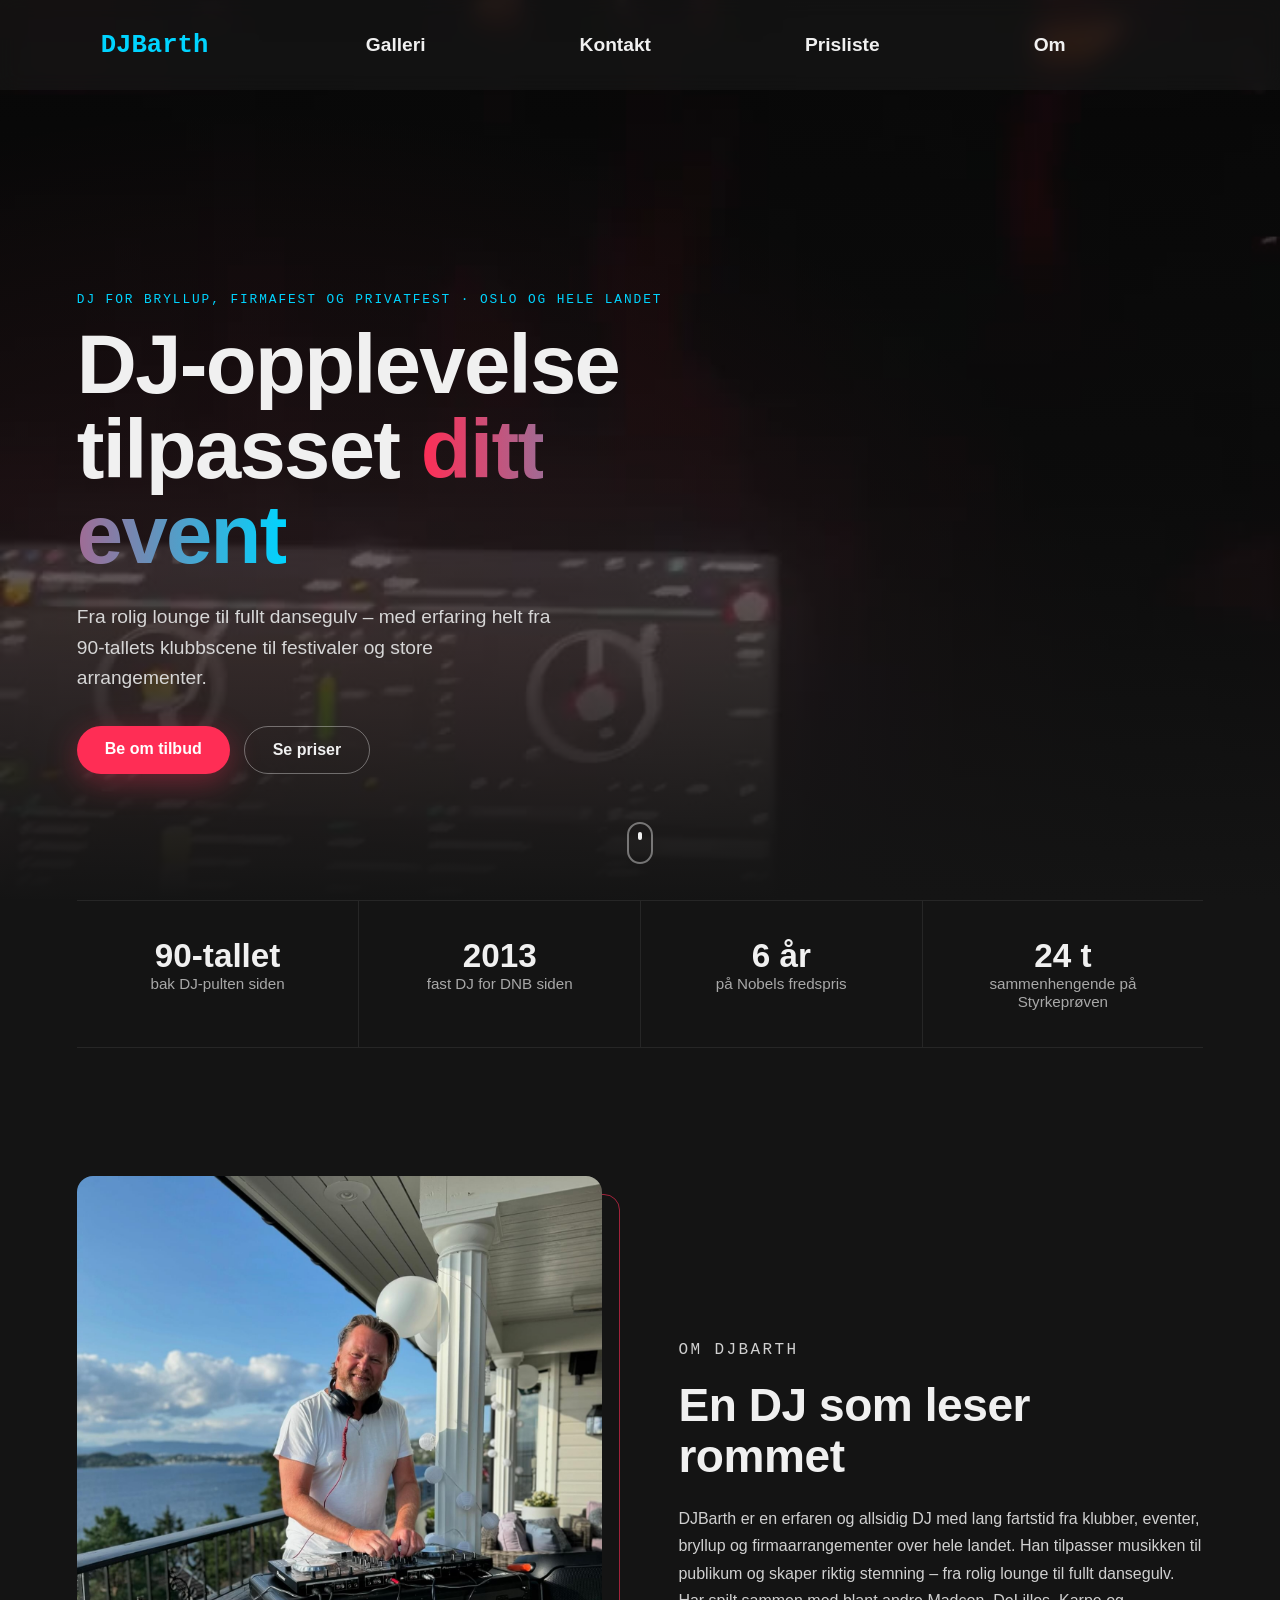
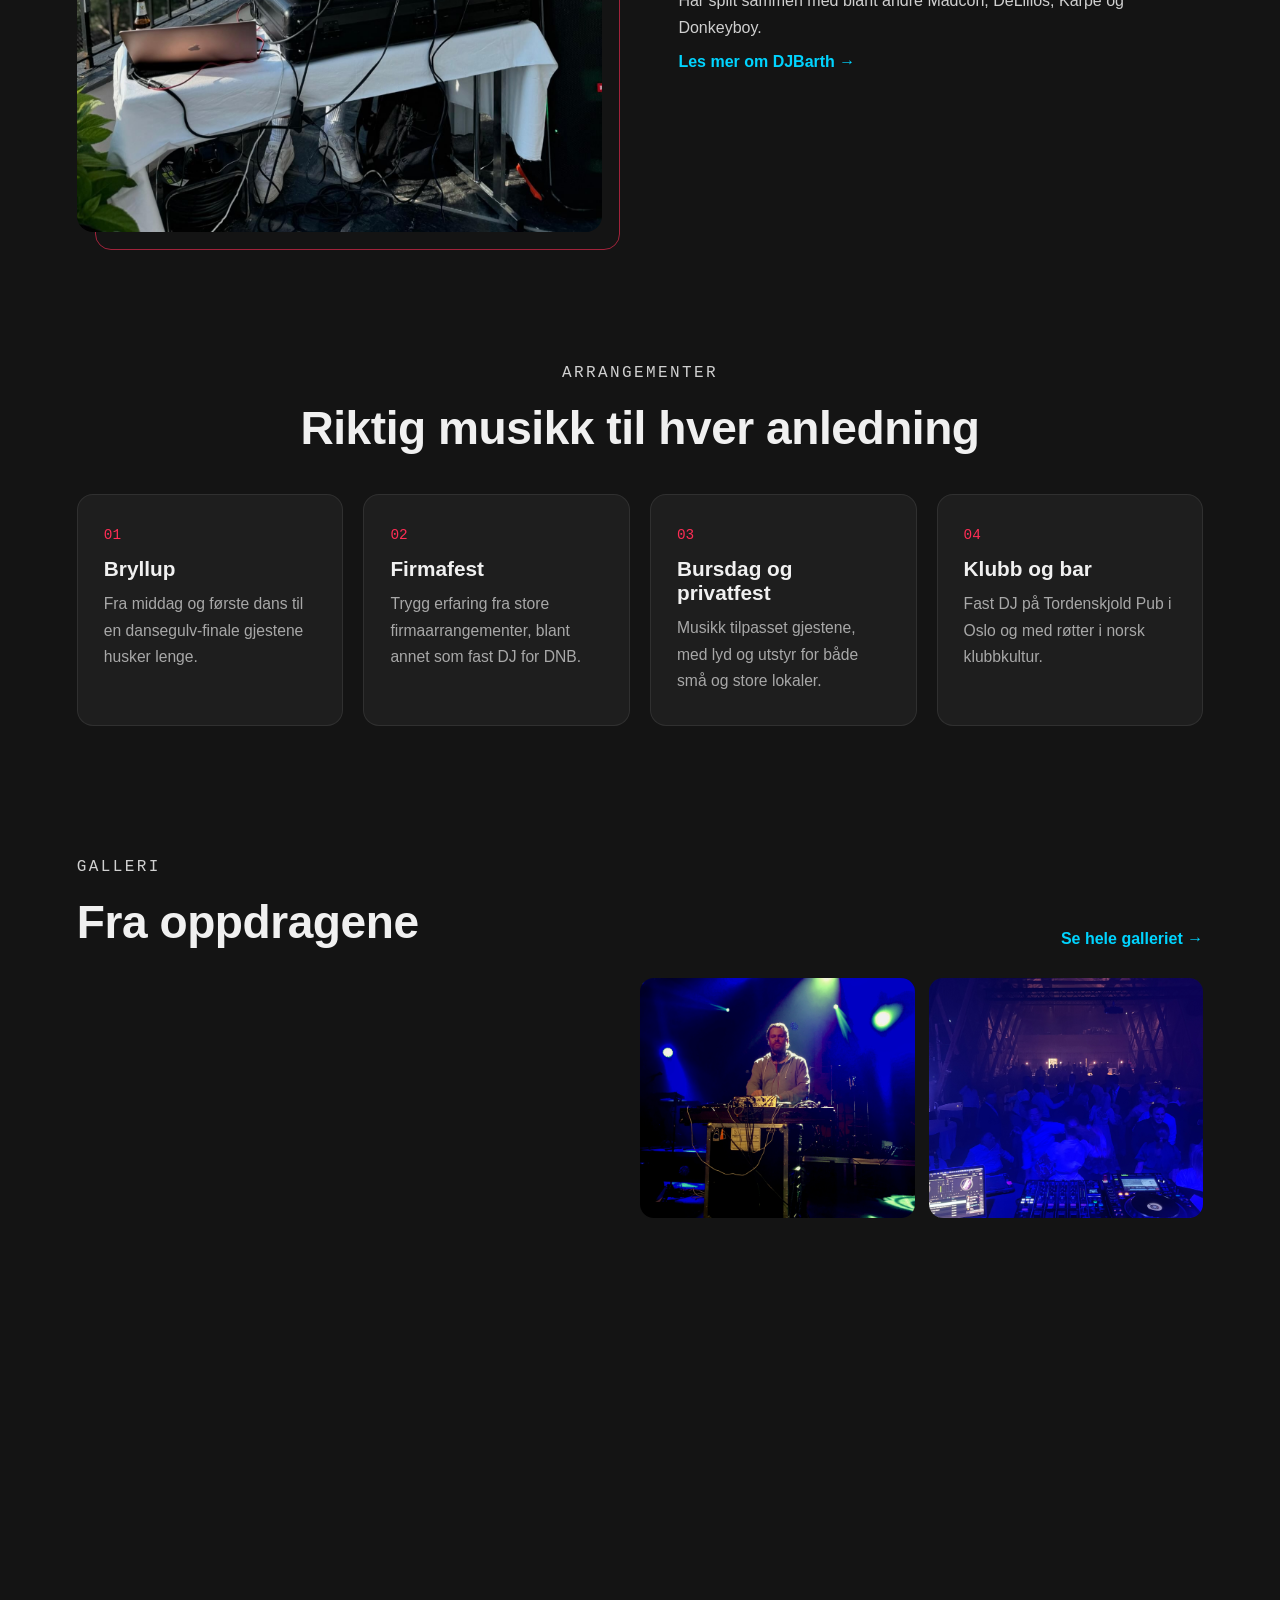
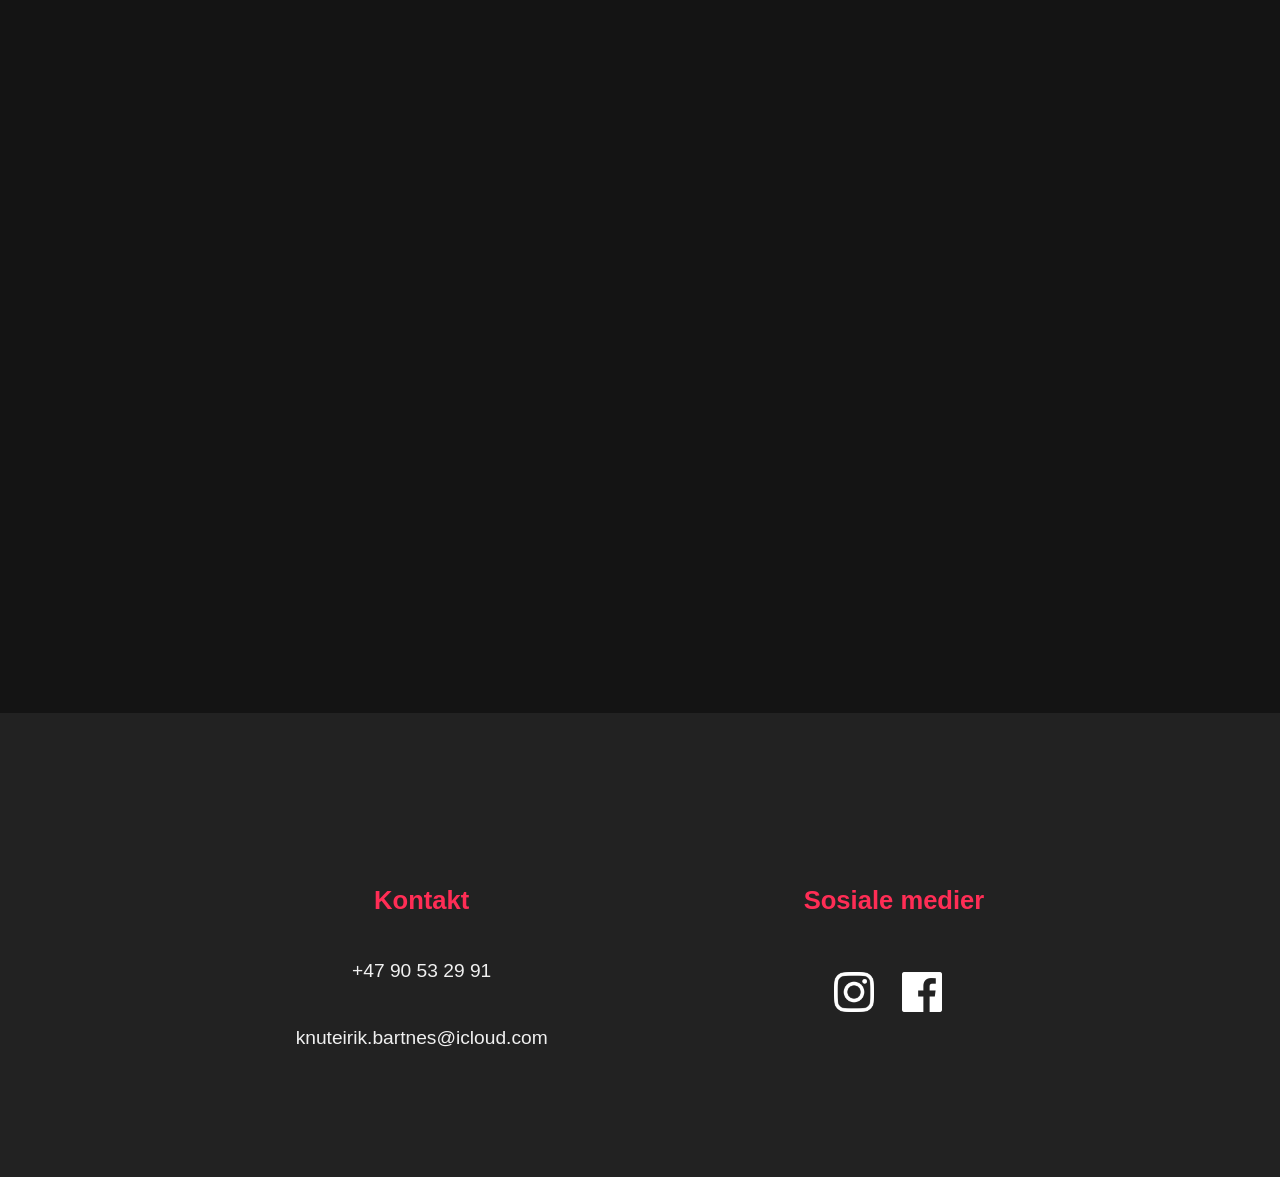
==== index.html @ cf48b567 "Ny, mer moderne forside Forslaget fra /forslag/ er nå forsiden: video i full bredde, erfaring i tall" ====
<!DOCTYPE html>
<html lang="no">
<head>
    <meta charset="UTF-8">
    <meta name="viewport" content="width=device-width, initial-scale=1.0">
    <title>DJBarth</title>
    <link rel="stylesheet" href="/CSS/Forside.css?v=10">
    <link rel="stylesheet" href="/CSS/ForsideForslag.css?v=1">
    <script src="/JS/Scrolleffekt.js"></script>
</head>
<body class="forslag">
     <div class="SvartKonteiner">
        <div><a href="/" id="Logo">DJBarth</a></div>
        <nav class="NavMeny">
        <a href="/galleri/">Galleri</a>
        <a href="/kontakt/">Kontakt</a>
        <a href="/prisliste/">Prisliste</a>
        <a href="/om/">Om</a>
        </nav>
        <div><button class="Hamburger">III</button></div>
        <div class="DropdownMeny">
            <a href="/galleri/">Galleri</a>
            <a href="/kontakt/">Kontakt</a>
            <a href="/prisliste/">Prisliste</a>
            <a href="/om/">Om</a>
        </div>
    </div>

    <script>
        const burger = document.querySelector(".Hamburger");
        const navbar = document.querySelector(".SvartKonteiner");
    
        burger.addEventListener("click", () => {
            navbar.classList.toggle("open");  
        });
    </script>

    <!-- 1. Toppfelt med video i full bredde -->
    <section class="hero">
    <video id="forsideVideo" autoplay muted loop playsinline preload="auto" poster="/Bilder/DjVideo-poster.jpg" disablepictureinpicture disableremoteplayback controlslist="nodownload nofullscreen noremoteplayback" oncontextmenu="return false;">
        <source src="/Bilder/DjVideo.mp4" type="video/mp4">
        Nettleseren din støtter ikke video.
    </video>
    <script>
        /* Sørger for at videoen starter automatisk på både PC og mobil.
           Noen ganger blokkerer nettleseren autoavspilling (f.eks. iPhone/Mac i
           strømsparingsmodus). Da byttes videoen ut med et <img> som peker på samme
           MP4-fil – Safari spiller slike av automatisk, som en GIF, også i strømsparing.
           Nettlesere som ikke støtter det beholder videoen, som da starter ved første
           museflytt, klikk, berøring eller scroll. */
        (function () {
            var v = document.getElementById("forsideVideo");
            if (!v) return;
            v.muted = true;
            var byttet = false;

            function byttTilBilde() {
                if (byttet) return;
                byttet = true;
                var img = new Image();
                img.className = "videoErstatning";
                img.alt = "";
                img.setAttribute("aria-hidden", "true");
                img.onload = function () {
                    if (!v.paused && v.currentTime > 0) return;
                    v.parentNode.replaceChild(img, v);
                };
                img.src = v.currentSrc || "/Bilder/DjVideo.mp4";
            }

            function spill() {
                var p = v.play();
                if (p && p.catch) p.catch(function (e) {
                    if (e && e.name === "NotAllowedError") byttTilBilde();
                });
            }

            spill();
            v.addEventListener("canplay", spill, { once: true });

            /* Står videoen fortsatt stille etter litt, prøv bildet-trikset uansett. */
            setTimeout(function () {
                if (v.paused || v.currentTime === 0) { spill(); byttTilBilde(); }
            }, 2500);

            ["touchstart", "click", "scroll", "keydown", "mousemove", "wheel"].forEach(function (e) {
                window.addEventListener(e, function start() {
                    if (v.paused) spill();
                    window.removeEventListener(e, start);
                }, { passive: true });
            });
            document.addEventListener("visibilitychange", function () {
                if (!document.hidden && v.paused) spill();
            });
            window.addEventListener("pageshow", function () { if (v.paused) spill(); });
        })();
    </script>
        <div class="heroToning"></div>
        <div class="heroInnhold">
            <p class="heroEtikett reveal">DJ for bryllup, firmafest og privatfest · Oslo og hele landet</p>
            <h1 class="heroTittel reveal">DJ-opplevelse tilpasset <span>ditt event</span></h1>
            <p class="heroIngress reveal">Fra rolig lounge til fullt dansegulv – med erfaring helt fra 90-tallets klubbscene til festivaler og store arrangementer.</p>
            <div class="knappeRad reveal">
                <a class="knapp knappFylt" href="/kontakt/">Be om tilbud</a>
                <a class="knapp knappKant" href="/prisliste/">Se priser</a>
            </div>
        </div>
        <a class="scrollHint" href="#erfaring" aria-label="Scroll ned"><span></span></a>
    </section>

    <!-- 2. Erfaring i tall -->
    <section class="faktaStripe" id="erfaring">
        <div class="fakta reveal"><strong>90-tallet</strong><span>bak DJ-pulten siden</span></div>
        <div class="fakta reveal"><strong>2013</strong><span>fast DJ for DNB siden</span></div>
        <div class="fakta reveal"><strong>6 år</strong><span>på Nobels fredspris</span></div>
        <div class="fakta reveal"><strong>24 t</strong><span>sammenhengende på Styrkeprøven</span></div>
    </section>

    <!-- 3. Om DJBarth -->
    <section class="seksjon omDelt">
        <div class="omBildeRamme reveal">
            <img src="/Bilder/IMG_6328.jpg" alt="DJBarth bak DJ-pulten på en terrasse">
        </div>
        <div class="omTekst">
            <p class="seksjonEtikett reveal">Om DJBarth</p>
            <h2 class="seksjonTittel reveal">En DJ som leser rommet</h2>
            <p class="reveal">DJBarth er en erfaren og allsidig DJ med lang fartstid fra klubber, eventer, bryllup og firmaarrangementer over hele landet. Han tilpasser musikken til publikum og skaper riktig stemning – fra rolig lounge til fullt dansegulv.</p>
            <p class="reveal">Har spilt sammen med blant andre Madcon, DeLillos, Karpe og Donkeyboy.</p>
            <a class="tekstLenke reveal" href="/om/">Les mer om DJBarth <span aria-hidden="true">→</span></a>
        </div>
    </section>

    <!-- 4. Hva jeg tilbyr -->
    <section class="seksjon">
        <p class="seksjonEtikett midtstilt reveal">Arrangementer</p>
        <h2 class="seksjonTittel midtstilt reveal">Riktig musikk til hver anledning</h2>
        <div class="tilbudGrid">
            <article class="tilbudKort reveal">
                <span class="kortNr">01</span>
                <h3>Bryllup</h3>
                <p>Fra middag og første dans til en dansegulv-finale gjestene husker lenge.</p>
            </article>
            <article class="tilbudKort reveal">
                <span class="kortNr">02</span>
                <h3>Firmafest</h3>
                <p>Trygg erfaring fra store firmaarrangementer, blant annet som fast DJ for DNB.</p>
            </article>
            <article class="tilbudKort reveal">
                <span class="kortNr">03</span>
                <h3>Bursdag og privatfest</h3>
                <p>Musikk tilpasset gjestene, med lyd og utstyr for både små og store lokaler.</p>
            </article>
            <article class="tilbudKort reveal">
                <span class="kortNr">04</span>
                <h3>Klubb og bar</h3>
                <p>Fast DJ på Tordenskjold Pub i Oslo og med røtter i norsk klubbkultur.</p>
            </article>
        </div>
    </section>

    <!-- 5. Smakebit fra galleriet -->
    <section class="seksjon">
        <div class="seksjonTopp">
            <div>
                <p class="seksjonEtikett reveal">Galleri</p>
                <h2 class="seksjonTittel reveal">Fra oppdragene</h2>
            </div>
            <a class="tekstLenke reveal" href="/galleri/">Se hele galleriet <span aria-hidden="true">→</span></a>
        </div>
        <div class="galleriSmak">
            <a class="reveal stor" href="/galleri/"><img src="/Bilder/IMG_3747.JPG" alt="DJBarth på et stort arrangement"></a>
            <a class="reveal" href="/galleri/"><img src="/Bilder/IMG_1045.jpeg" alt="DJBarth på oppdrag"></a>
            <a class="reveal" href="/galleri/"><img src="/Bilder/IMG_6349.jpg" alt="DJBarth på oppdrag"></a>
            <a class="reveal" href="/galleri/"><img src="/Bilder/IMG_0641.jpeg" alt="DJBarth bak DJ-pulten"></a>
            <a class="reveal" href="/galleri/"><img src="/Bilder/IMG_6933.jpeg" alt="DJBarth på oppdrag"></a>
        </div>
    </section>

    <!-- 6. Sitat -->
    <blockquote class="forslagSitat reveal">
        <p>«Målet er alltid at publikum skal ha en god opplevelse fra første sang til siste beat.»</p>
        <cite>– DJBarth</cite>
    </blockquote>

    <!-- 7. Avslutning med booking -->
    <section class="bookingBand reveal">
        <h2>Klar for å booke?</h2>
        <p>DJ-oppdrag inntil 5 timer fra 6 000 kr. Ta kontakt for et uforpliktende tilbud.</p>
        <div class="knappeRad">
            <a class="knapp knappFylt" href="/kontakt/">Kontakt DJBarth</a>
            <a class="knapp knappKant" href="tel:+4790532991">Ring 905 32 991</a>
        </div>
    </section>

    <footer>
        <div class="footerSection">
            <ul class="Kontakt">
                <li class="FooterLi"><h3>Kontakt</h3></li>
                <li class="FooterLi"><p>+47 90 53 29 91</p></li>
                <li class="FooterLi"><p>knuteirik.bartnes@icloud.com</p></li>
            </ul>

            <ul>
                <li class="FooterLi"><h3>Sosiale medier</h3></li>
                <li class="FooterLi">
                    <a href="https://www.instagram.com/djbarth66?utm_source=ig_web_button_share_sheet&igsh=ZDNlZDc0MzIxNw=="><img class="instagram" src="/Bilder/instagram-white-icon.webp" alt=""></a>
                    <a href="https://www.facebook.com/profile.php?id=100063523150438"><img class="facebook" src="/Bilder/facebook-logo-png-white-facebook-logo-png-white-facebook-icon-png--32.png" alt=""></a>
                </li>
            </ul>
        </div>
    </footer>
</body>
</html>
---- CSS/Forside.css ----
body{
    margin: 0;
    font-family: Arial, sans-serif;
    overflow-x: hidden;
    }

    html {
    background-attachment: fixed;
    background-color: #1a1a1a;
    overflow-x: hidden;
  }

 * {
    box-sizing: border-box;  
}

.SvartKonteiner {
    top: 0;
    left: 0;
    border: 2px solid transparent;
    padding: 20px;
    display: flex;
    justify-content: space-around;
    align-items: center;
    width: 100%;
    background-color: rgba(26, 26, 26, 0.6);
    backdrop-filter: blur(10px);
    -webkit-backdrop-filter: blur(10px);
    position: fixed;
    z-index: 9999;
    }
    
.SvartKonteiner a{
    color: #f0f0f0;
    text-decoration: none;
    font-weight: bold;
    padding: 10px 20px;
    border: 2px solid transparent;
    transition: all 0.3s ease;
    border-radius: 5px;
    font-size: 1.5vw;
    }

    
    
.SvartKonteiner a:hover {
    transform: scale(1.07);
    color: #00d4ff;
    text-shadow: 0 0 8px rgba(0, 212, 255, 0.6);
    }
    
#Logo{
    color: #00d4ff;
    font-family:'Courier New', Courier, monospace;
    font-size: 2vw;
    
    }

    .Hamburger {
        display: none;       /* skjules på PC */
        font-size: 6vw;
        background: none;
        border: none;
        color: #f0f0f0;
        cursor: pointer;
    }

    .NavMeny {
        display: flex;
        gap: 110px;
    }

    .DropdownMeny {
        display: none;                     /* skjult som start */
        flex-direction: column;
        background-color: rgba(26, 26, 26, 0.95);
        backdrop-filter: blur(10px);
        -webkit-backdrop-filter: blur(10px);
        border-top: 2px solid #ff2d55;
        width: 30vw;
        padding: 2vw 0;
        top: 100%;
        right: 4vw;
        position: absolute;
        align-items: center;
        }

    .DropdownMeny a {
        color: rgb(245, 243, 243);
        padding: 12px 20px;
        text-decoration: none;
        font-weight: bold;
        font-size: 3vw; 
        }

    .DropdownMeny a:hover {
        color: #00d4ff;
        text-shadow: 0 0 8px rgba(0, 212, 255, 0.6);
        }

    .logoBilde{
        display: none;
    }

    .rad1{
        position: relative;
        width: 100%;
        height: 100vh;
        margin: 0;
        overflow: hidden;
    }
    .rad1::after {
        content: "";
        display: table;
        clear: both;
    }
    .kolonne1{
        position: relative;
        width: 100%;
        height: 100%;
    }

    .kolonne1 video,
    .kolonne1 img.videoErstatning{
        position: absolute;
        top: 0;
        left: 0;
        width: 101%;
        height: 101%;
        object-fit: cover;
        display: block;
        filter: blur(8px);
        transform: scale(1.05);
        pointer-events: none;
    }

.gjennomsiktigBorder{
    position: absolute;
    text-align: center;
    background: rgba(26, 26, 26, 0.6);
    backdrop-filter: blur(10px);
    -webkit-backdrop-filter: blur(10px);
    color: #f0f0f0;
    width: 45vw;
    height: auto;
    padding:8vw;
    border: 1px solid rgba(0, 212, 255, 0.15);
    border-radius: 8px;
    box-shadow: 0 0 25px rgba(0, 212, 255, 0.2), 0 0 50px rgba(255, 45, 85, 0.1);
    top: 55%;
    left: 50%;
    transform: translate(-50%, -50%);
}

.kolonne2 img{
    width: 100%;
    height: auto;
    aspect-ratio: 3 / 3;
    object-fit: cover;
    display: block;
    border-radius: 0;
    box-shadow: 0 0 25px rgba(0, 212, 255, 0.2), 0 0 50px rgba(255, 45, 85, 0.1);
}

.kolonne2{
  position: relative;
}

.rad2::after {
    content: "";
    display: table;
    clear: both;
}

.rad2{
    border: 2px solid rgb(15, 14, 14);
    width: 40%;
    margin: 15% 5%;  
    border-radius: 0; 
}

 .omTekstBox{
    position: absolute;
    text-align: center;
    background: rgba(26, 26, 26, 0.7);
    color: #f0f0f0;
    width:45vw;
    padding:3vw;
    box-shadow: 0 0 25px rgba(0, 212, 255, 0.2), 0 0 50px rgba(255, 45, 85, 0.1);
    border: 1px solid rgba(26, 26, 26, 0.7);
    border-radius: 8px;
    top: 50%;
    left: 170%;
    transform: translate(-50%, -50%);
}

.storOverskrift{
   font-size: 2 vw; 
   margin: auto;
}

.Overskrift{
   font-size: 2vw; 
   font-family:'Segoe UI', Tahoma, Geneva, Verdana, sans-serif;
   margin: auto;
   font-weight: bold;
}

.Tekst{
    font-size: 1.5vw; 
    font-family:'Segoe UI', Tahoma, Geneva, Verdana, sans-serif;
    margin: 15px auto;
}

.btnBooking{
    background-color: transparent;
    margin: 3vw auto 0;
    font-size: 1.5vw;
    border-radius: 15px;
    border: 1.5px solid #ff2d55; 
    color: #ff2d55; ;
    padding: 10px;
    -webkit-appearance: none;
    appearance: none;
    transition: transform 0.2s ease, box-shadow 0.2s ease, background-color 0.2s ease;
    }

.btnOm{
    background-color: transparent;
    margin: 1vw auto 0;
    font-size: 1.5vw;
    border-radius: 15px;
    border: 1.5px solid #ff2d55;
    color: #ff2d55;
    padding: 10px;
    -webkit-appearance: none;
    appearance: none;
    transition: transform 0.2s ease, box-shadow 0.2s ease, background-color 0.2s ease;
}

.btnBooking:hover,
.btnOm:hover{
   transform: scale(1.01);
    color: #ff2d55;
    text-shadow: 0 0 4px #ff2d55; 
    box-shadow: 0 0 4px #ff2d55; ;
}

.footerSection{
   display: flex;
   justify-content: center;
   background-color: #222222;
}
footer {
    background-color: #222222;
}
footer h3{
    font-size: 2vw;
    color: #ff2d55;
    display: flex;
    margin: 0;
}
ul{
    padding: 10%;
    margin: 0%;
}

a {
    text-decoration: none;
    color: #f0f0f0;
}
p{
    margin: 0;
}

 .FooterLi{
   font-size: 1.5vw;
    display: flex;
    margin-top: 5vh;
    justify-content: center;
    align-items: center;
    gap: 1rem;
    color: #f0f0f0;
    white-space: nowrap;
}

.footerSection .FooterLi a img.instagram{
    width: 2.5rem;
    display: block;
    object-fit: contain;  
}

.footerSection .FooterLi a img.facebook{
    width: 4rem;
    display: block;
    object-fit: contain;
}



.footerSection .FooterLi a{
    display: flex;          /* gjør at ting legger seg på rad */
    align-items: center;    /* sentrer vertikalt */
   
}


    /*kode under til tlf*/


    

    
/* Nettbrett: 769px – 1024px */
@media (max-width: 1024px) {
  html {
    background: none;
    background-color: #1a1a1a;
    background-attachment: scroll;
  }

  body {
    background: transparent;
  }

  .Hamburger {
    display: block;
  }

  .NavMeny {
    display: none;
  }

  .SvartKonteiner.open .DropdownMeny {
    display: flex;
  }

  #Logo {
    font-size: 4vw;
  }

  .DropdownMeny {
    display: none;
    flex-direction: column;
     background-color: rgba(26, 26, 26, 0.95);
    backdrop-filter: blur(10px);
    -webkit-backdrop-filter: blur(10px);
    border-top: 2px solid #ff2d55;
    width: 30vw;
    padding: 2vw 0;
    top: 100%;
    right: 4vw;
    position: absolute;
    align-items: center;
  }

  .DropdownMeny a {
    color: rgb(245, 243, 243);
    padding: 12px 20px;
    text-decoration: none;
    font-weight: bold;
    font-size: 2.5vw;
  }

  .DropdownMeny a:hover {
    color: #00d4ff;
    text-shadow: 0 0 8px rgba(0, 212, 255, 0.6);
  }

  .gjennomsiktigBorder {
    background: rgba(26, 26, 26, 0.6);
    color: #f0f0f0;
    width: 75vw;
    padding: 10vw;
    top: 55%;
  }

  .storOverskrift {
    font-size: 3vw;
    margin-top: auto;
  }

  .btnBooking {
    font-size: 2vw;
    margin-top: 55px;
  }

  .rad2 {
    width: 80%;
    margin: 20% auto 0;
  }

  .kolonne2 {
    position: relative;
    display: flex;
    flex-direction: column;
  }

  .omTekstBox {
    position: static;
    width: 100%;
    padding: 5vw;
    transform: none;
    box-sizing: border-box;
  }

  .Overskrift {
    font-size: 2.5vw;
  }

  .Tekst {
    font-size: 2vw;
  }

  .btnOm {
    font-size: 2.5vw;
  }

  footer h3 {
    font-size: 2.5vw;
  }

  .FooterLi {
    font-size: 2vw;
  }

  .footerSection {
    background-color: #222222;
    margin-top: 8%;
  }

  footer {
    padding-bottom: 60px;
  }
}

/* Telefon: 0 – 768px */
@media (max-width: 768px) {
  html {
    background: none;
    background-color: #1a1a1a;
    background-attachment: scroll;
  }

  body {
    background: transparent;
  }

  .Hamburger {
    display: block;
    font-size: 6vw;
  }

  .NavMeny {
    display: none;
  }

  .SvartKonteiner.open .DropdownMeny {
    display: flex;
  }

  #Logo {
    font-size: 6vw;
  }

  .DropdownMeny {
    display: none;
    flex-direction: column;
    background-color: rgba(26, 26, 26, 0.95);
    backdrop-filter: blur(10px);
    -webkit-backdrop-filter: blur(10px);
    border-top: 2px solid #ff2d55;
    width: 30vw;
    padding: 2vw 0;
    top: 100%;
    right: 4vw;
    position: absolute;
    align-items: center;
  }

  .DropdownMeny a {
    color: #f0f0f0;
    padding: 12px 20px;
    text-decoration: none;
    font-weight: bold;
    font-size: 4vw;
  }

  .DropdownMeny a:hover {
    color: #00d4ff;
    text-shadow: 0 0 8px rgba(0, 212, 255, 0.6);
  }

  .kolonne1 video,
  .kolonne1 img.videoErstatning {
    width: 101%;
    height: 101%;
    object-fit: cover;
    display: block;
  }

  .kolonne1 {
    position: relative;
    width: 100%;
    height: 100%;
  }

  .rad1 {
    width: 100%;
    height: 100vh;
    margin: 0;
    overflow: hidden;
  }

  .gjennomsiktigBorder {
    background: rgba(26, 26, 26, 0.6);
    color: #f0f0f0;
    width: 75vw;
    padding: 10vw;
    top: 55%;
  }

  .rad2 {
    width: 90%;
    margin: 40vw auto 0;
    border-radius: 0;
  }

  .kolonne2 {
    position: relative;
    display: flex;
    flex-direction: column;
  }

  .kolonne2 img {
    border-radius: 0;
  }

  .omTekstBox {
    position: static;
    width: 100%;
    padding: 5vw;
    transform: none;
    box-sizing: border-box;
    border-radius: 0;
  }

  .storOverskrift {
    font-size: 5vw;
    margin: auto;
  }

  .Overskrift {
    font-size: 4vw;
  }

  .Tekst {
    font-size: 3vw;
  }

  .btnBooking {
    margin: 4vw auto 0;
    font-size: 4vw;
    border: 1.5px solid #ff2d55;
    color: #ff2d55;
  }

  .btnOm {
    color: #ff2d55;
    border: 1.5px solid #ff2d55;
    margin: 1vw auto 0;
    font-size: 3.5vw;
  }

  .footerSection {
    display: flex;
    justify-content: center;
    margin-top: 40%;
    background-color: #222222;
  }

  footer {
    padding-bottom: 60px;
  }

  footer h3 {
    font-size: 3.5vw;
  }

  ul {
    padding: 4%;
  }

  .Meny a {
    margin-top: 35%;
    padding: 3%;
  }

  .FooterLi {
    font-size: 3vw;
    display: flex;
    margin-top: 5vh;
    justify-content: center;
    align-items: center;
    gap: 1rem;
    color: #f0f0f0;
    white-space: nowrap;
  }

  .footerSection .FooterLi a img.instagram {
    width: 1.5rem;
  }

  .footerSection .FooterLi a img.facebook {
    width: 2.5rem;
  }
}

 


     
    

      

       




/* Fyll området under footeren (Safari sin verktøylinje/overscroll) med footerfargen,
   mens toppen av siden beholder den mørke bakgrunnen. Må ligge sist i filen. */
html {
    background: linear-gradient(#1a1a1a, #1a1a1a) top / 100% 50% no-repeat, #222222;
}

/* iOS 26 Safari farger verktøylinja nederst etter body sin background-color,
   så den settes til footerfargen. Selve flaten males mørk med et bakgrunnsbilde. */
body {
    background-color: #222222;
    background-image: linear-gradient(#1a1a1a, #1a1a1a);
}

/* ---------- Felles scrolleffekt (lik på forsiden, Om og Galleri) ---------- */
.js .reveal {
    opacity: 0;
    transform: translateY(40px);
    transition: opacity 0.8s ease, transform 0.8s ease;
}

.js .reveal.synlig {
    opacity: 1;
    transform: none;
}

/* Lenkene rundt knappene må være blokk-elementer for at glidningen skal virke */
.revealLenke {
    display: inline-block;
}

@media (prefers-reduced-motion: reduce) {
    .js .reveal {
        opacity: 1;
        transform: none;
        transition: none;
    }
}
---- CSS/ForsideForslag.css ----
/* Forsidens oppsett. Bygger på Forside.css (meny og bunntekst). */

.forslag {
    --bakgrunn: #141414;
    --flate: #1e1e1e;
    --tekst: #f0f0f0;
    --dempet: #a8a8a8;
    --bla: #00d4ff;
    --rosa: #ff2d55;
    --strek: rgba(255, 255, 255, 0.08);
    background: var(--bakgrunn);
    color: var(--tekst);
    font-family: 'Segoe UI', Tahoma, Geneva, Verdana, sans-serif;
}

html:has(.forslag) {
    background-color: #141414;
    scroll-behavior: smooth;
}

/* ---------- Toppfelt ---------- */
.hero {
    position: relative;
    height: 100vh;
    min-height: 560px;
    overflow: hidden;
    display: flex;
    align-items: flex-end;
}

.hero video,
.hero img.videoErstatning {
    position: absolute;
    inset: 0;
    width: 100%;
    height: 100%;
    object-fit: cover;
    pointer-events: none;
}

.heroToning {
    position: absolute;
    inset: 0;
    background:
        linear-gradient(to top, var(--bakgrunn) 0%, rgba(20, 20, 20, 0.55) 45%, rgba(20, 20, 20, 0.35) 100%),
        radial-gradient(ellipse at 20% 80%, rgba(255, 45, 85, 0.18), transparent 60%);
}

.heroInnhold {
    position: relative;
    width: min(1200px, 88%);
    margin: 0 auto;
    padding-bottom: 14vh;
}

.heroEtikett,
.seksjonEtikett {
    font-family: 'Courier New', Courier, monospace;
    color: var(--bla);
    text-transform: uppercase;
    letter-spacing: 0.15em;
    font-size: clamp(0.75rem, 1vw, 0.9rem);
    margin: 0 0 16px;
}

.heroTittel {
    font-size: clamp(2.4rem, 6.5vw, 5.5rem);
    line-height: 1.02;
    font-weight: 800;
    letter-spacing: -0.02em;
    margin: 0;
    max-width: 14ch;
}

.heroTittel span {
    background: linear-gradient(90deg, var(--rosa), var(--bla));
    -webkit-background-clip: text;
    background-clip: text;
    color: transparent;
}

.heroIngress {
    font-size: clamp(1rem, 1.5vw, 1.25rem);
    color: #d6d6d6;
    max-width: 46ch;
    line-height: 1.6;
    margin: 24px 0 32px;
}

/* ---------- Knapper ---------- */
.knappeRad {
    display: flex;
    flex-wrap: wrap;
    gap: 14px;
}

.knapp {
    display: inline-block;
    padding: 14px 28px;
    border-radius: 999px;
    font-weight: 600;
    font-size: 1rem;
    text-decoration: none;
    transition: transform 0.2s ease, box-shadow 0.2s ease, background-color 0.2s ease;
}

.knappFylt {
    background: var(--rosa);
    color: #fff;
    box-shadow: 0 8px 30px rgba(255, 45, 85, 0.35);
}

.knappFylt:hover {
    transform: translateY(-2px);
    box-shadow: 0 12px 36px rgba(255, 45, 85, 0.5);
}

.knappKant {
    border: 1.5px solid rgba(255, 255, 255, 0.35);
    color: var(--tekst);
}

.knappKant:hover {
    border-color: var(--bla);
    color: var(--bla);
    transform: translateY(-2px);
}

.scrollHint {
    position: absolute;
    bottom: 4vh;
    left: 50%;
    transform: translateX(-50%);
    width: 26px;
    height: 42px;
    border: 2px solid rgba(255, 255, 255, 0.4);
    border-radius: 14px;
}

.scrollHint span {
    position: absolute;
    top: 8px;
    left: 50%;
    width: 4px;
    height: 8px;
    margin-left: -2px;
    border-radius: 2px;
    background: var(--tekst);
    animation: scrollHint 1.8s ease-in-out infinite;
}

@keyframes scrollHint {
    0% { opacity: 0; transform: translateY(0); }
    40% { opacity: 1; }
    100% { opacity: 0; transform: translateY(14px); }
}

/* ---------- Faktastripe ---------- */
.faktaStripe {
    width: min(1200px, 88%);
    margin: 0 auto;
    display: grid;
    grid-template-columns: repeat(4, 1fr);
    border-top: 1px solid var(--strek);
    border-bottom: 1px solid var(--strek);
}

.fakta {
    padding: 36px 20px;
    text-align: center;
}

.fakta + .fakta {
    border-left: 1px solid var(--strek);
}

.fakta strong {
    display: block;
    font-size: clamp(1.6rem, 2.6vw, 2.4rem);
    font-weight: 800;
    color: var(--tekst);
}

.fakta span {
    color: var(--dempet);
    font-size: 0.95rem;
}

/* ---------- Seksjoner ---------- */
.seksjon {
    width: min(1200px, 88%);
    margin: 0 auto;
    padding: clamp(70px, 10vw, 130px) 0 0;
}

.seksjonTittel {
    font-size: clamp(1.8rem, 3.6vw, 3rem);
    font-weight: 800;
    letter-spacing: -0.01em;
    line-height: 1.1;
    margin: 0 0 24px;
}

.midtstilt {
    text-align: center;
}

.seksjon p {
    line-height: 1.7;
    color: #d0d0d0;
    font-size: clamp(1rem, 1.2vw, 1.1rem);
}

.tekstLenke {
    display: inline-block;
    color: var(--bla);
    text-decoration: none;
    font-weight: 600;
    margin-top: 12px;
}

.tekstLenke span {
    display: inline-block;
    transition: transform 0.2s ease;
}

.tekstLenke:hover span {
    transform: translateX(5px);
}

/* Om */
.omDelt {
    display: grid;
    grid-template-columns: 1fr 1fr;
    gap: clamp(30px, 6vw, 90px);
    align-items: center;
}

.omBildeRamme {
    position: relative;
}

.omBildeRamme::before {
    content: "";
    position: absolute;
    inset: 18px -18px -18px 18px;
    border: 1.5px solid var(--rosa);
    border-radius: 16px;
    opacity: 0.6;
}

.omBildeRamme img {
    position: relative;
    display: block;
    width: 100%;
    aspect-ratio: 4 / 5;
    object-fit: cover;
    border-radius: 16px;
}

/* Tilbud */
.tilbudGrid {
    display: grid;
    grid-template-columns: repeat(4, 1fr);
    gap: 20px;
    margin-top: 40px;
}

.tilbudKort {
    background: var(--flate);
    border: 1px solid var(--strek);
    border-radius: 16px;
    padding: 30px 26px;
    transition: opacity 0.8s ease, transform 0.8s ease, border-color 0.3s ease, box-shadow 0.3s ease;
}

.tilbudKort.synlig:hover {
    transform: translateY(-6px);
    border-color: rgba(0, 212, 255, 0.4);
    box-shadow: 0 0 30px rgba(0, 212, 255, 0.12);
}

.kortNr {
    font-family: 'Courier New', Courier, monospace;
    color: var(--rosa);
    font-size: 0.9rem;
}

.tilbudKort h3 {
    font-size: 1.3rem;
    margin: 14px 0 10px;
}

.tilbudKort p {
    margin: 0;
    font-size: 0.98rem;
    color: var(--dempet);
}

/* Galleri */
.seksjonTopp {
    display: flex;
    justify-content: space-between;
    align-items: flex-end;
    gap: 20px;
    margin-bottom: 30px;
}

.seksjonTopp .seksjonTittel {
    margin: 0;
}

.galleriSmak {
    display: grid;
    grid-template-columns: 2fr 1fr 1fr;
    grid-template-rows: 240px 240px;
    gap: 14px;
}

.galleriSmak a {
    display: block;
    overflow: hidden;
    border-radius: 14px;
}

.galleriSmak a.stor {
    grid-row: span 2;
}

.galleriSmak img {
    width: 100%;
    height: 100%;
    object-fit: cover;
    display: block;
    transition: transform 0.6s ease;
}

.galleriSmak a:hover img {
    transform: scale(1.05);
}

/* Sitat */
.forslagSitat {
    width: min(900px, 88%);
    margin: clamp(80px, 11vw, 140px) auto 0;
    text-align: center;
}

.forslagSitat p {
    font-size: clamp(1.4rem, 2.8vw, 2.3rem);
    font-weight: 300;
    line-height: 1.4;
    margin: 0;
}

.forslagSitat cite {
    display: block;
    margin-top: 18px;
    color: var(--bla);
    font-style: normal;
    font-family: 'Courier New', Courier, monospace;
}

/* Booking */
.bookingBand {
    width: min(1200px, 88%);
    margin: clamp(80px, 11vw, 140px) auto clamp(60px, 8vw, 100px);
    padding: clamp(40px, 6vw, 80px) 24px;
    text-align: center;
    border-radius: 24px;
    background:
        radial-gradient(ellipse at 0% 0%, rgba(255, 45, 85, 0.25), transparent 55%),
        radial-gradient(ellipse at 100% 100%, rgba(0, 212, 255, 0.2), transparent 55%),
        var(--flate);
    border: 1px solid var(--strek);
}

.bookingBand h2 {
    font-size: clamp(1.8rem, 4vw, 3.2rem);
    font-weight: 800;
    margin: 0 0 12px;
}

.bookingBand p {
    color: #d0d0d0;
    margin: 0 0 30px;
    font-size: clamp(1rem, 1.3vw, 1.15rem);
}

.bookingBand .knappeRad {
    justify-content: center;
}

/* ---------- Nettbrett ---------- */
@media (max-width: 1000px) {
    .tilbudGrid {
        grid-template-columns: repeat(2, 1fr);
    }
}

/* ---------- Mobil ---------- */
@media (max-width: 700px) {
    .heroInnhold {
        padding-bottom: 16vh;
    }

    .heroEtikett {
        font-size: 0.7rem;
    }

    .faktaStripe {
        grid-template-columns: repeat(2, 1fr);
    }

    .fakta {
        padding: 26px 10px;
    }

    .fakta:nth-child(3) {
        border-left: none;
    }

    .fakta:nth-child(n+3) {
        border-top: 1px solid var(--strek);
    }

    .omDelt {
        grid-template-columns: 1fr;
    }

    .omBildeRamme {
        margin-right: 18px;
    }

    .tilbudGrid {
        grid-template-columns: 1fr;
        gap: 14px;
    }

    .seksjonTopp {
        flex-direction: column;
        align-items: flex-start;
    }

    .galleriSmak {
        grid-template-columns: 1fr 1fr;
        grid-template-rows: 220px 150px 150px;
    }

    .galleriSmak a.stor {
        grid-column: span 2;
        grid-row: auto;
    }

    .knapp {
        flex: 1 1 auto;
        text-align: center;
    }
}
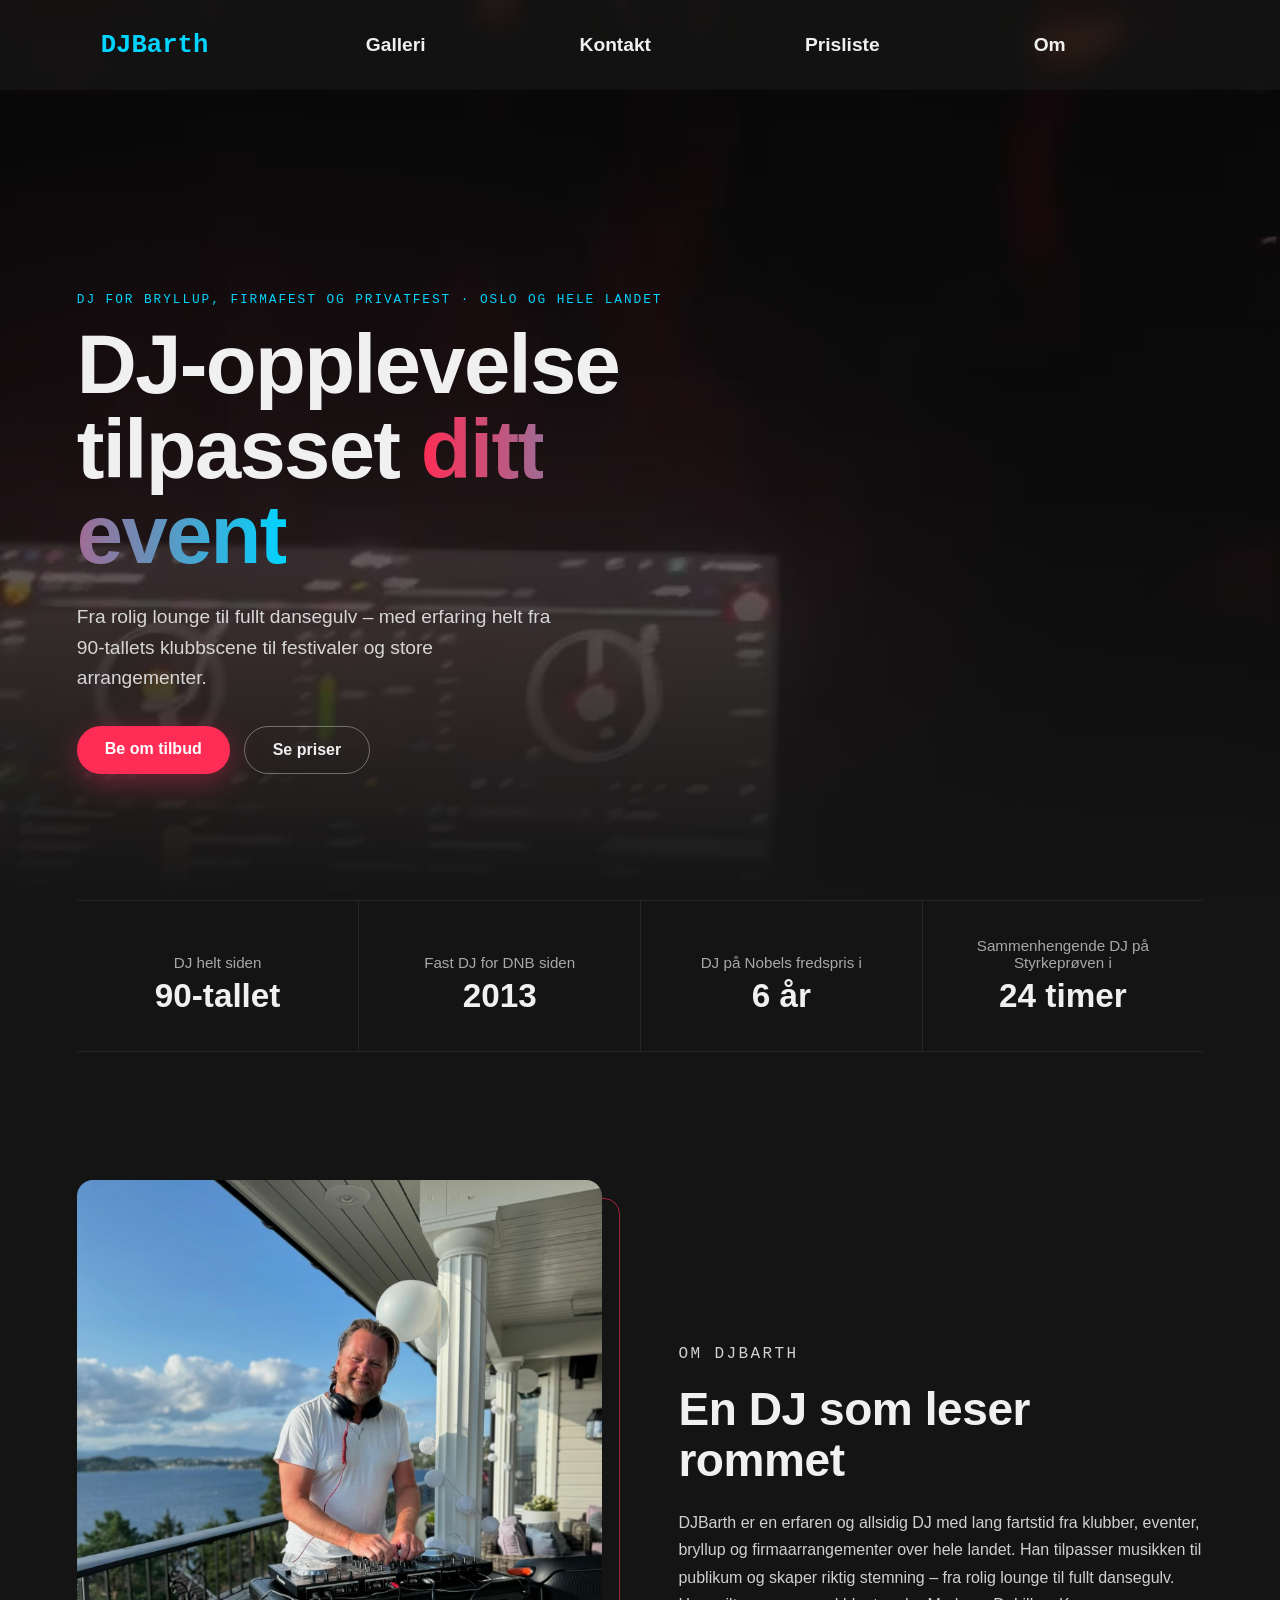
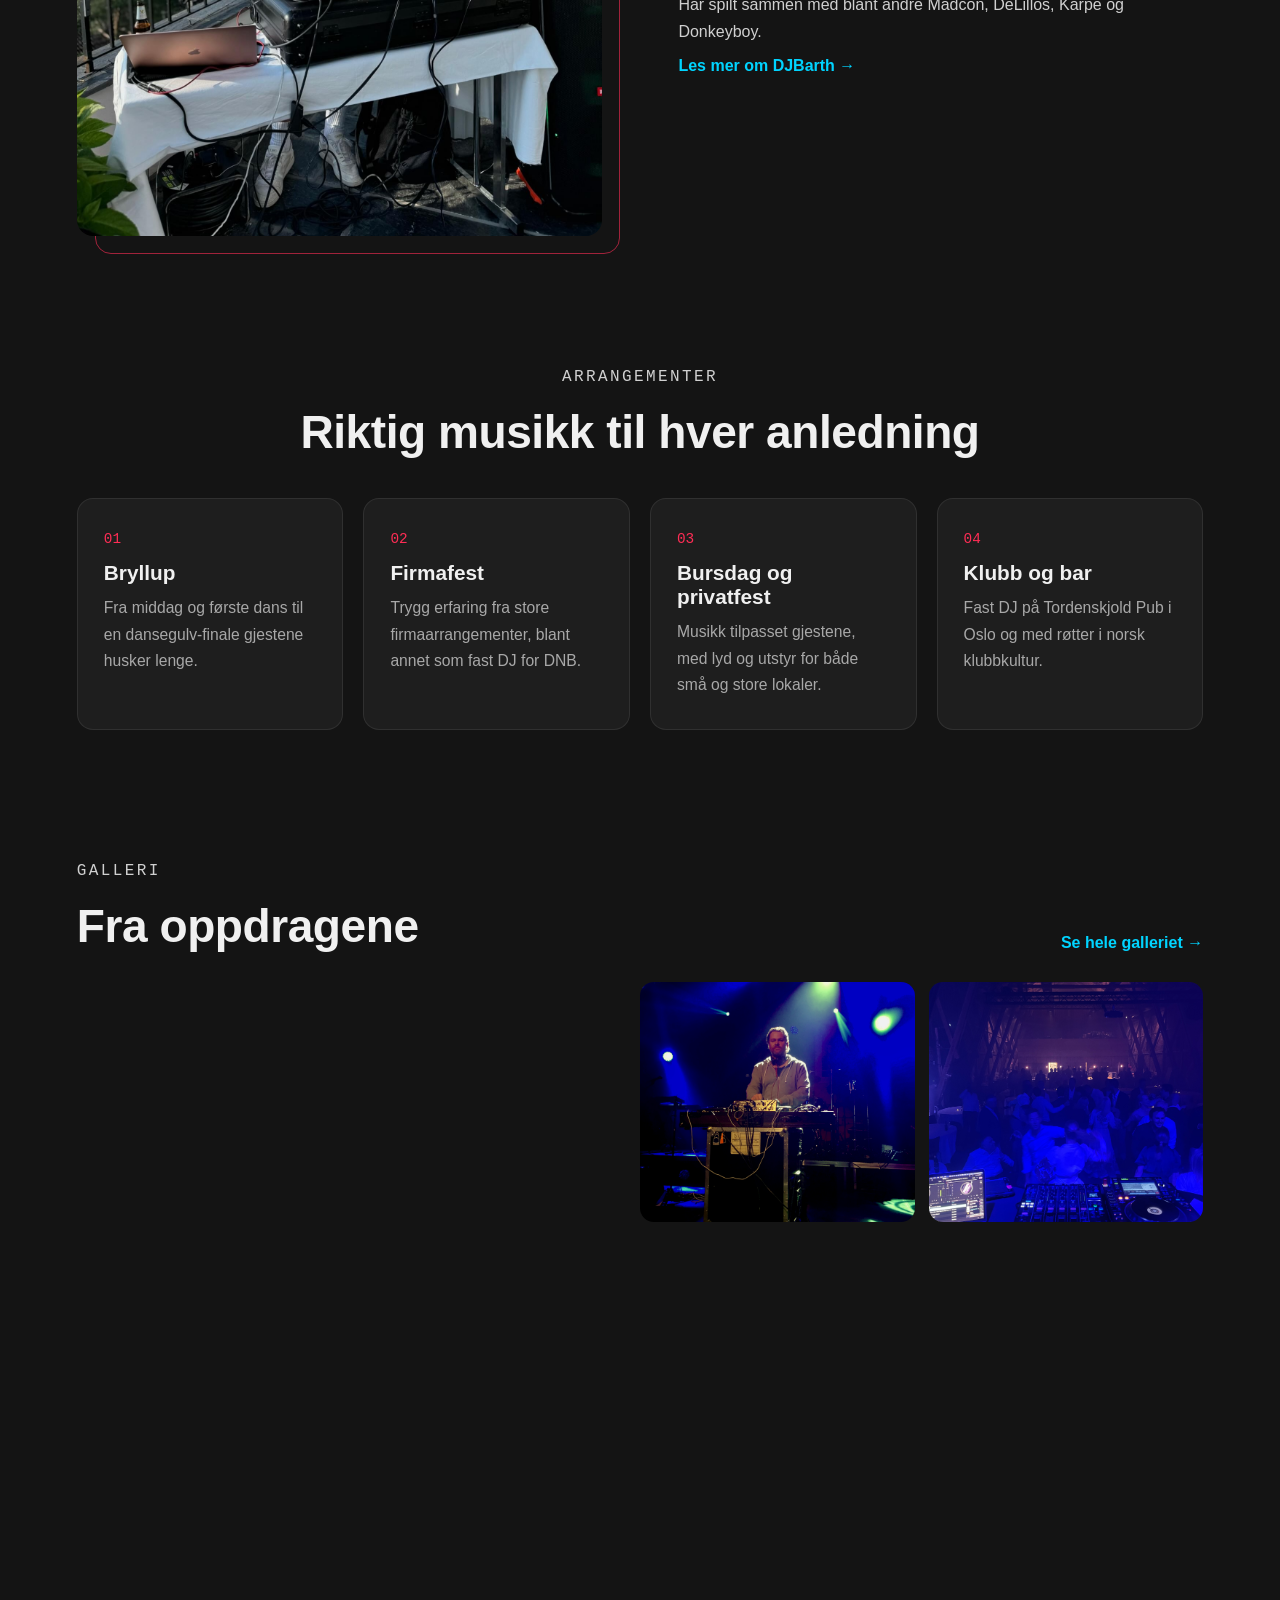
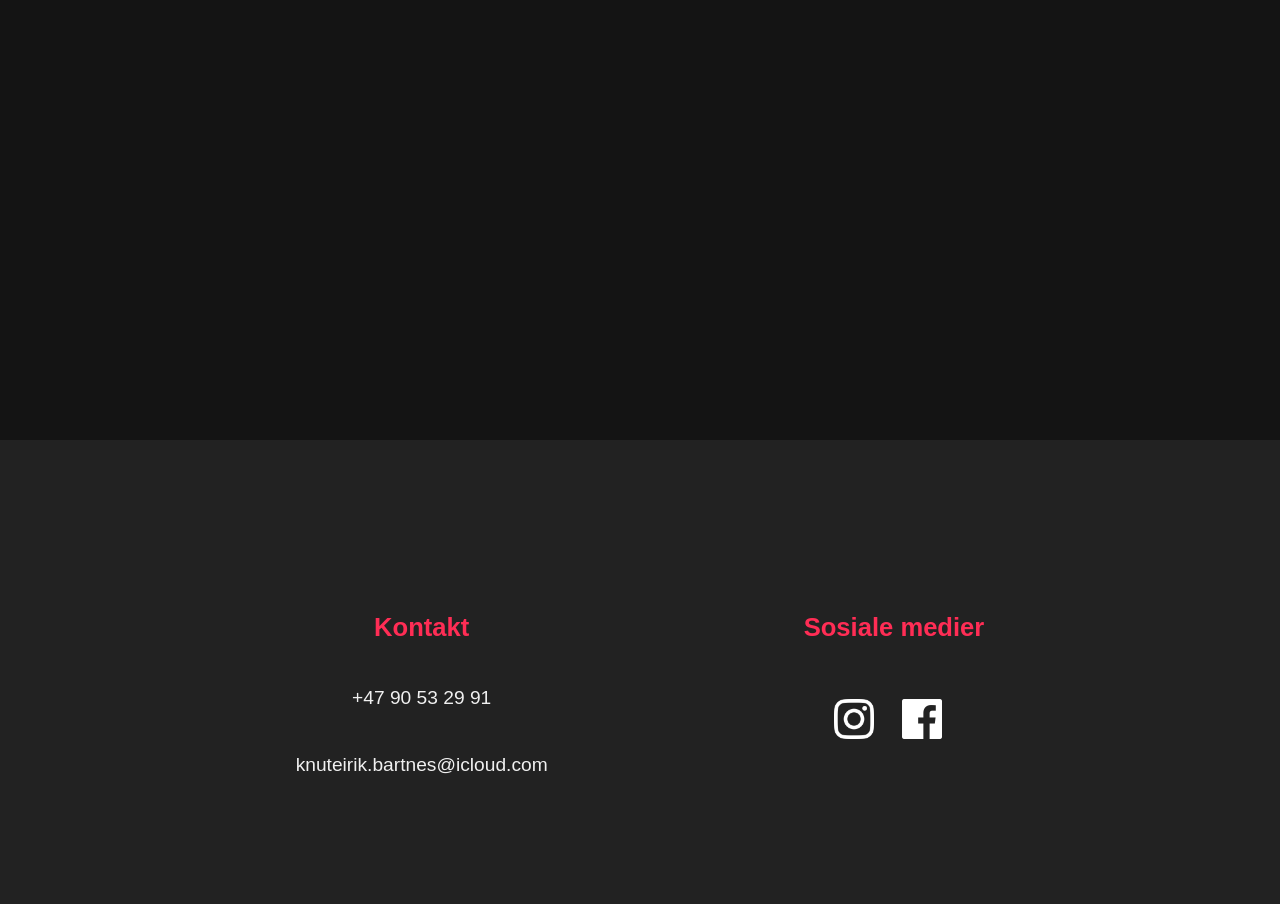
==== commit 85d8df5a: "Forsiden: fjern scrollfigur og sitat, nøkkeltall under forklarende tekst Co-Authored-By: Claude Opus" ====
--- a/index.html
+++ b/index.html
@@ -5,7 +5,7 @@
     <meta name="viewport" content="width=device-width, initial-scale=1.0">
     <title>DJBarth</title>
     <link rel="stylesheet" href="/CSS/Forside.css?v=10">
-    <link rel="stylesheet" href="/CSS/ForsideForslag.css?v=1">
+    <link rel="stylesheet" href="/CSS/ForsideForslag.css?v=2">
     <script src="/JS/Scrolleffekt.js"></script>
 </head>
 <body class="forslag">
@@ -105,15 +105,14 @@
                 <a class="knapp knappKant" href="/prisliste/">Se priser</a>
             </div>
         </div>
-        <a class="scrollHint" href="#erfaring" aria-label="Scroll ned"><span></span></a>
     </section>
 
     <!-- 2. Erfaring i tall -->
     <section class="faktaStripe" id="erfaring">
-        <div class="fakta reveal"><strong>90-tallet</strong><span>bak DJ-pulten siden</span></div>
-        <div class="fakta reveal"><strong>2013</strong><span>fast DJ for DNB siden</span></div>
-        <div class="fakta reveal"><strong>6 år</strong><span>på Nobels fredspris</span></div>
-        <div class="fakta reveal"><strong>24 t</strong><span>sammenhengende på Styrkeprøven</span></div>
+        <div class="fakta reveal"><span>DJ helt siden</span><strong>90-tallet</strong></div>
+        <div class="fakta reveal"><span>Fast DJ for DNB siden</span><strong>2013</strong></div>
+        <div class="fakta reveal"><span>DJ på Nobels fredspris i</span><strong>6 år</strong></div>
+        <div class="fakta reveal"><span>Sammenhengende DJ på Styrkeprøven i</span><strong>24 timer</strong></div>
     </section>
 
     <!-- 3. Om DJBarth -->
@@ -176,13 +175,7 @@
         </div>
     </section>
 
-    <!-- 6. Sitat -->
-    <blockquote class="forslagSitat reveal">
-        <p>«Målet er alltid at publikum skal ha en god opplevelse fra første sang til siste beat.»</p>
-        <cite>– DJBarth</cite>
-    </blockquote>
-
-    <!-- 7. Avslutning med booking -->
+    <!-- 6. Avslutning med booking -->
     <section class="bookingBand reveal">
         <h2>Klar for å booke?</h2>
         <p>DJ-oppdrag inntil 5 timer fra 6 000 kr. Ta kontakt for et uforpliktende tilbud.</p>
--- a/CSS/ForsideForslag.css
+++ b/CSS/ForsideForslag.css
@@ -126,35 +126,6 @@
     transform: translateY(-2px);
 }
 
-.scrollHint {
-    position: absolute;
-    bottom: 4vh;
-    left: 50%;
-    transform: translateX(-50%);
-    width: 26px;
-    height: 42px;
-    border: 2px solid rgba(255, 255, 255, 0.4);
-    border-radius: 14px;
-}
-
-.scrollHint span {
-    position: absolute;
-    top: 8px;
-    left: 50%;
-    width: 4px;
-    height: 8px;
-    margin-left: -2px;
-    border-radius: 2px;
-    background: var(--tekst);
-    animation: scrollHint 1.8s ease-in-out infinite;
-}
-
-@keyframes scrollHint {
-    0% { opacity: 0; transform: translateY(0); }
-    40% { opacity: 1; }
-    100% { opacity: 0; transform: translateY(14px); }
-}
-
 /* ---------- Faktastripe ---------- */
 .faktaStripe {
     width: min(1200px, 88%);
@@ -168,6 +139,9 @@
 .fakta {
     padding: 36px 20px;
     text-align: center;
+    display: flex;
+    flex-direction: column;
+    justify-content: flex-end;
 }
 
 .fakta + .fakta {
@@ -176,12 +150,14 @@
 
 .fakta strong {
     display: block;
+    margin-top: 6px;
     font-size: clamp(1.6rem, 2.6vw, 2.4rem);
     font-weight: 800;
     color: var(--tekst);
 }
 
 .fakta span {
+    display: block;
     color: var(--dempet);
     font-size: 0.95rem;
 }
@@ -337,28 +313,6 @@
 
 .galleriSmak a:hover img {
     transform: scale(1.05);
-}
-
-/* Sitat */
-.forslagSitat {
-    width: min(900px, 88%);
-    margin: clamp(80px, 11vw, 140px) auto 0;
-    text-align: center;
-}
-
-.forslagSitat p {
-    font-size: clamp(1.4rem, 2.8vw, 2.3rem);
-    font-weight: 300;
-    line-height: 1.4;
-    margin: 0;
-}
-
-.forslagSitat cite {
-    display: block;
-    margin-top: 18px;
-    color: var(--bla);
-    font-style: normal;
-    font-family: 'Courier New', Courier, monospace;
 }
 
 /* Booking */
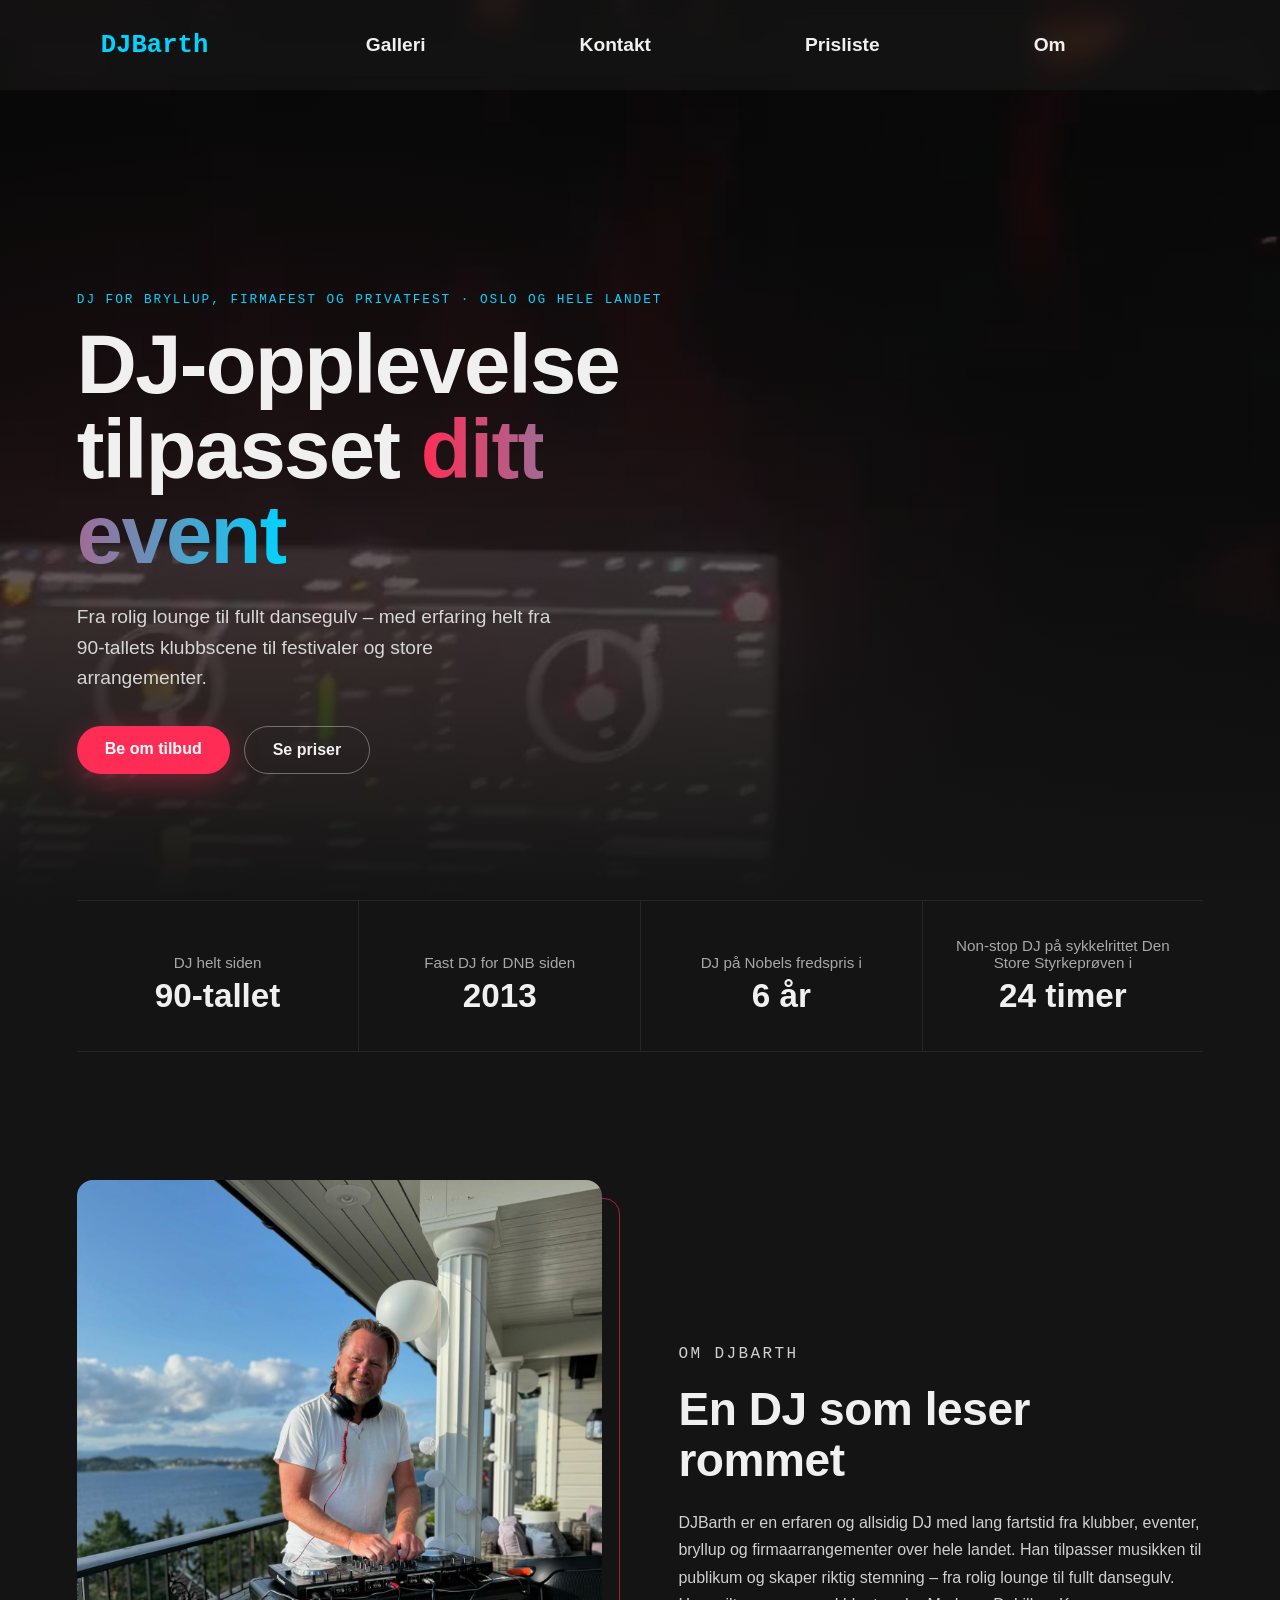
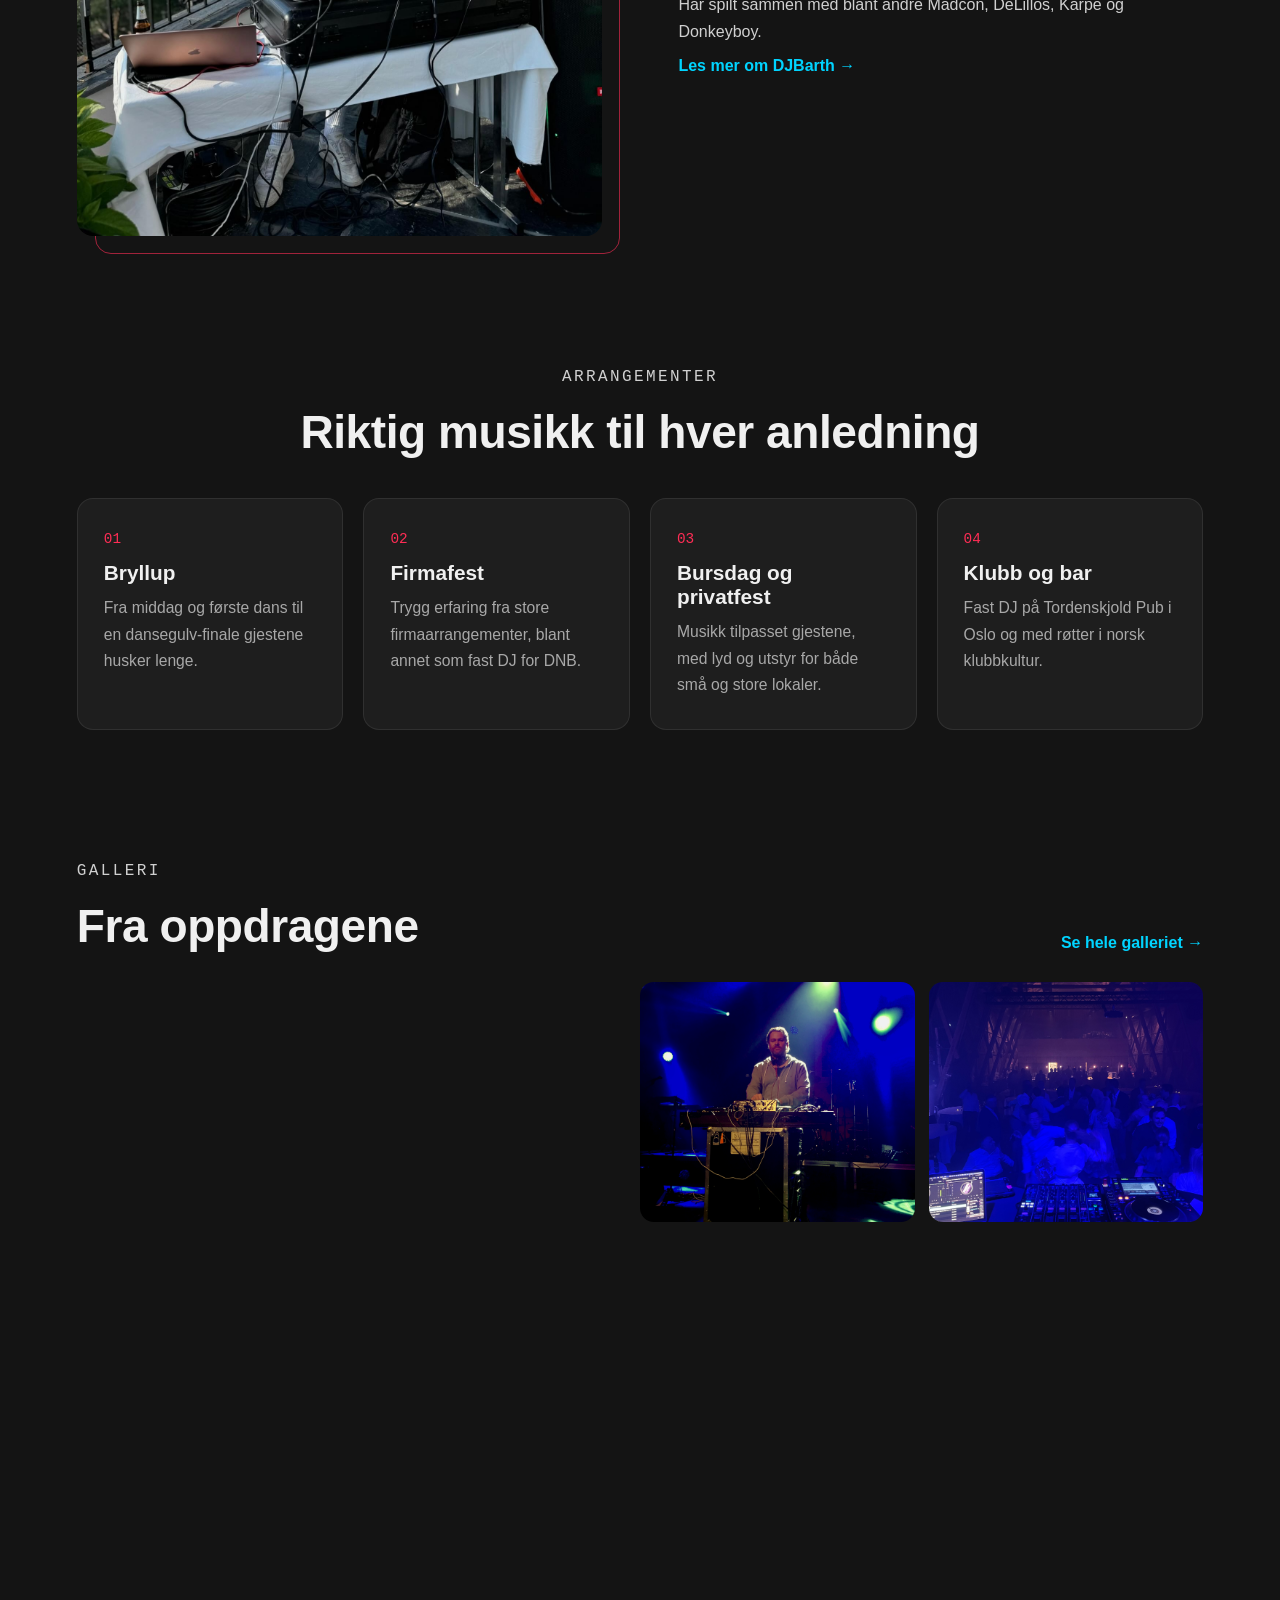
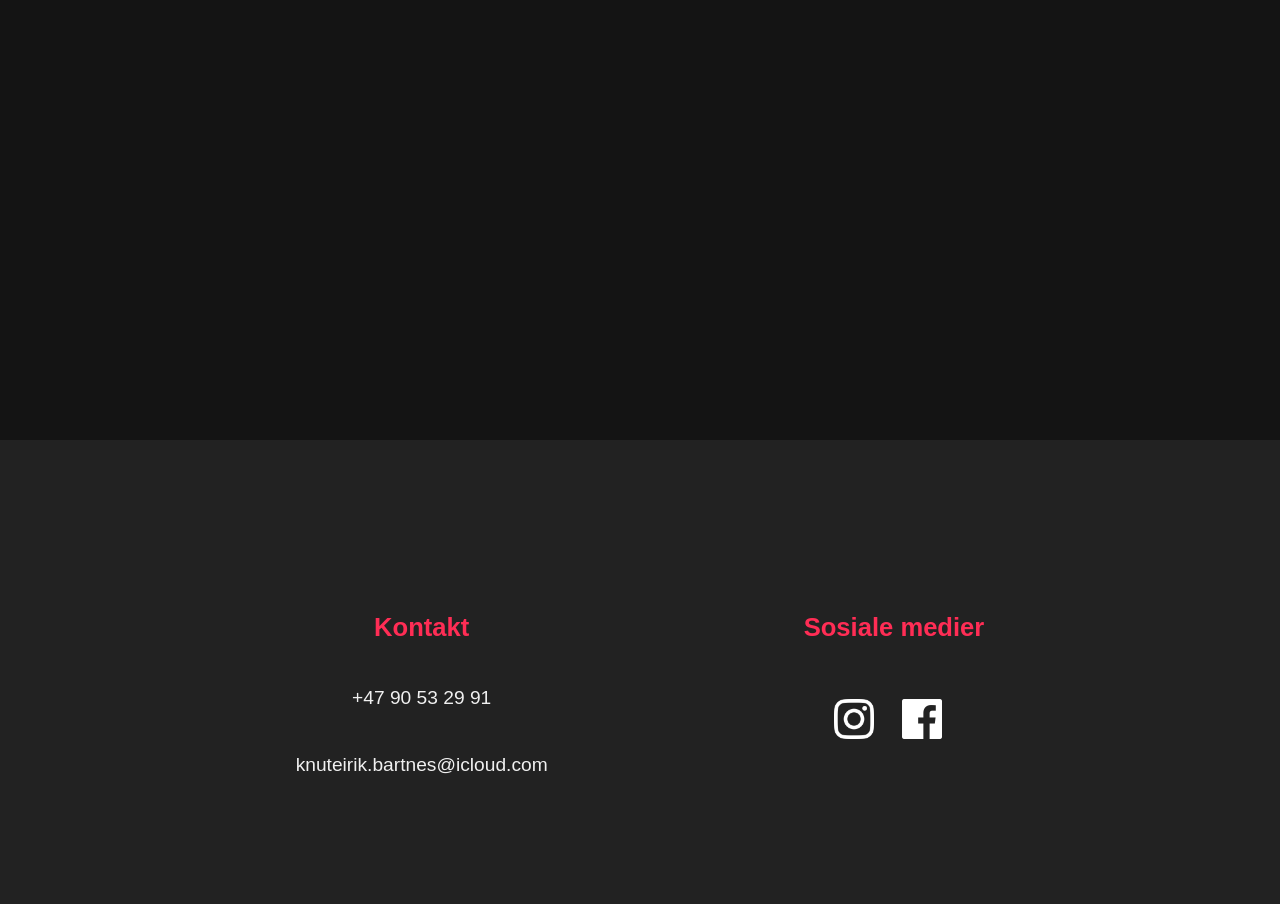
==== commit fda60a72: "Forsiden: nevn sykkelrittet i 24-timers nøkkeltallet Co-Authored-By: Claude Opus 5.5 <noreply@anthro" ====
--- a/index.html
+++ b/index.html
@@ -112,7 +112,7 @@
         <div class="fakta reveal"><span>DJ helt siden</span><strong>90-tallet</strong></div>
         <div class="fakta reveal"><span>Fast DJ for DNB siden</span><strong>2013</strong></div>
         <div class="fakta reveal"><span>DJ på Nobels fredspris i</span><strong>6 år</strong></div>
-        <div class="fakta reveal"><span>Sammenhengende DJ på Styrkeprøven i</span><strong>24 timer</strong></div>
+        <div class="fakta reveal"><span>Non-stop DJ på sykkelrittet Den Store Styrkeprøven&nbsp;i</span><strong>24 timer</strong></div>
     </section>
 
     <!-- 3. Om DJBarth -->
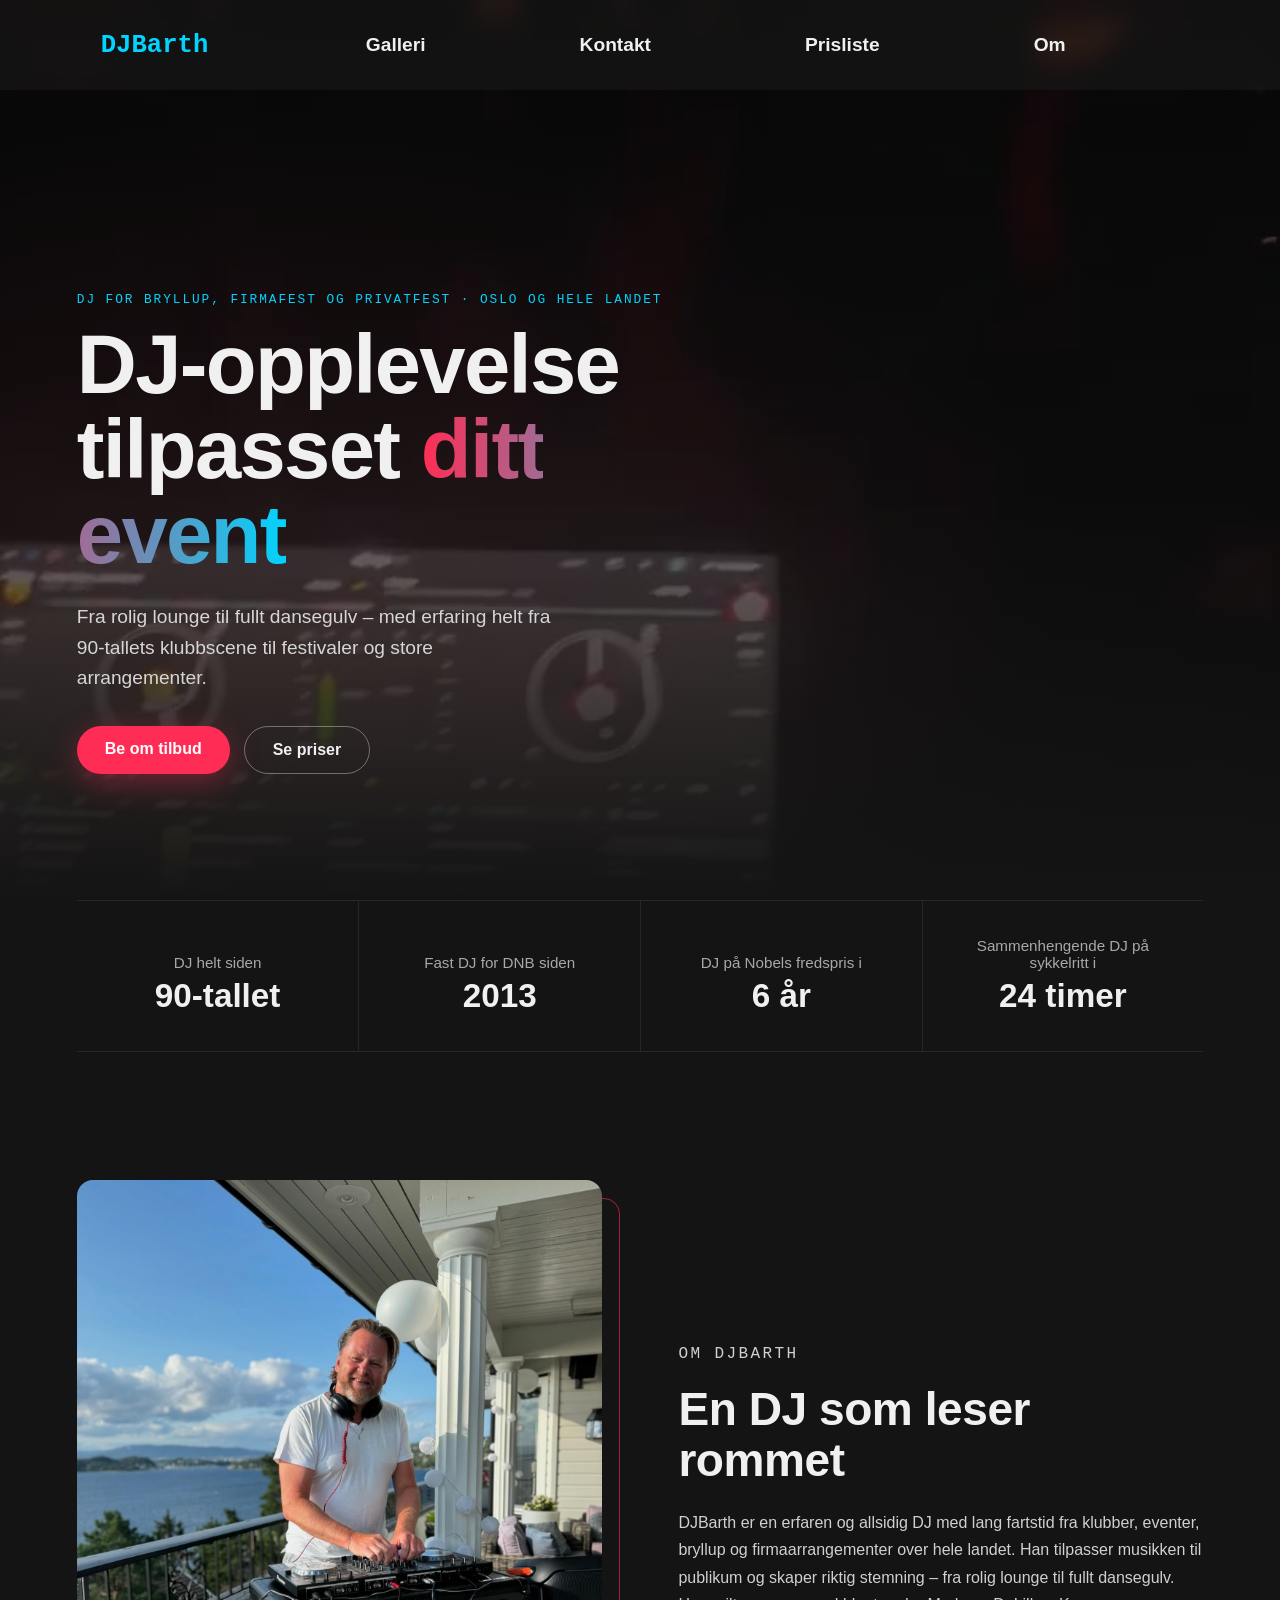
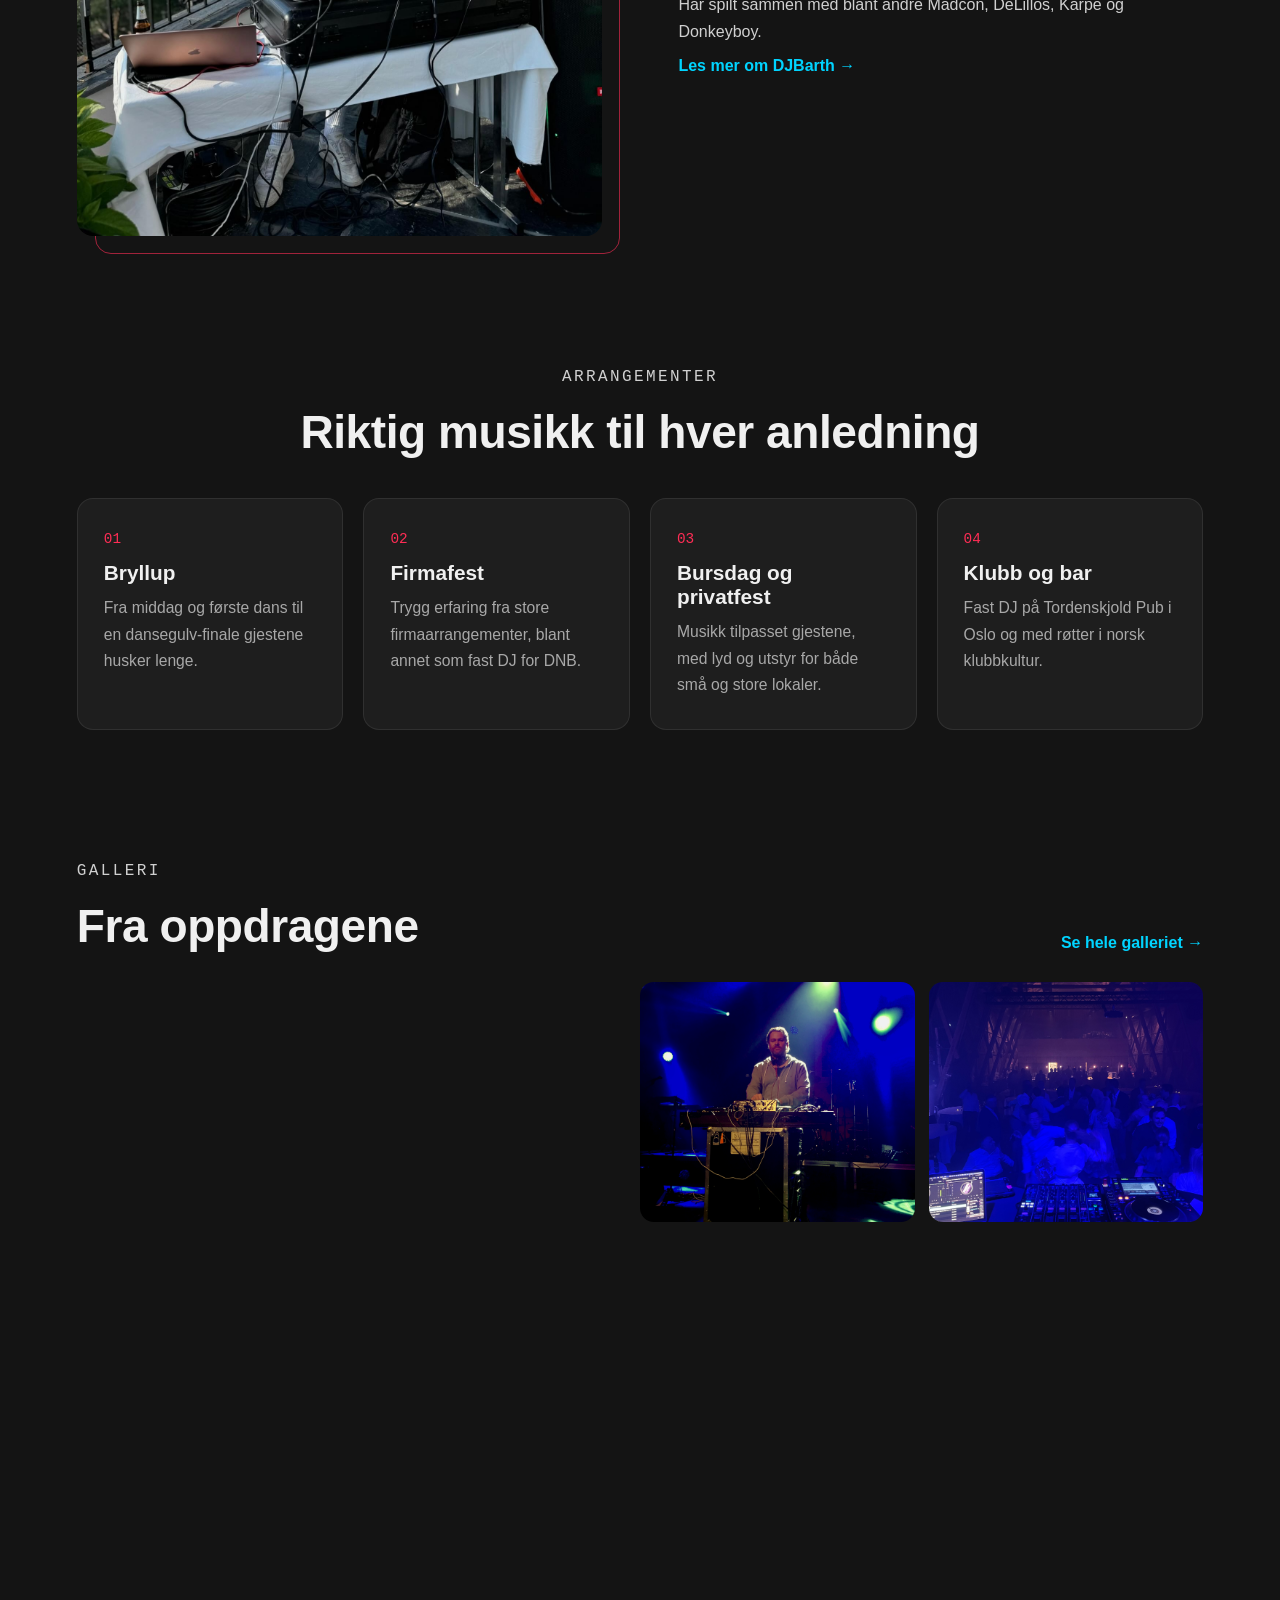
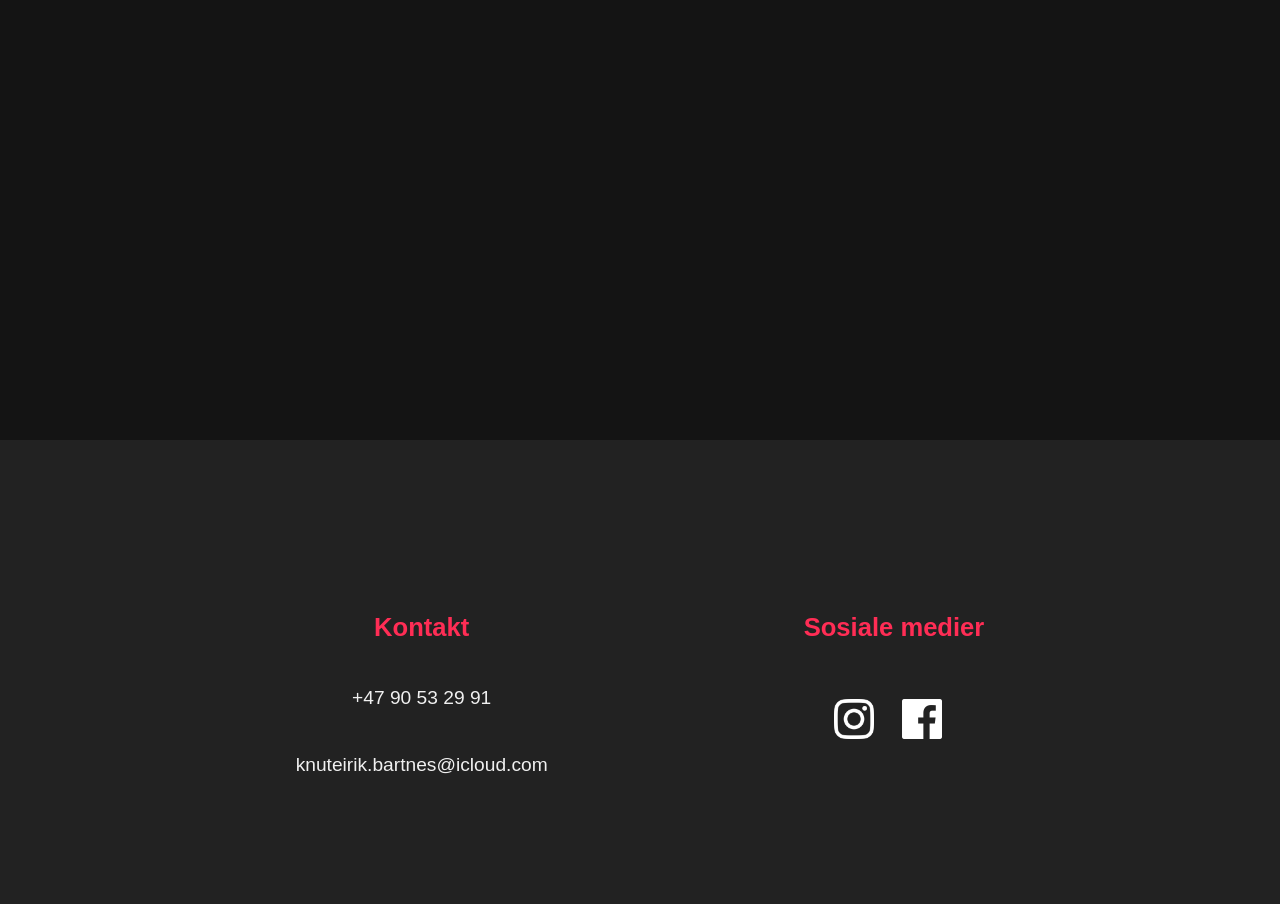
==== commit af733334: "Forsiden: kortere tekst på 24-timers nøkkeltallet Co-Authored-By: Claude Opus 5.5 <noreply@anthropic" ====
--- a/index.html
+++ b/index.html
@@ -112,7 +112,7 @@
         <div class="fakta reveal"><span>DJ helt siden</span><strong>90-tallet</strong></div>
         <div class="fakta reveal"><span>Fast DJ for DNB siden</span><strong>2013</strong></div>
         <div class="fakta reveal"><span>DJ på Nobels fredspris i</span><strong>6 år</strong></div>
-        <div class="fakta reveal"><span>Non-stop DJ på sykkelrittet Den Store Styrkeprøven&nbsp;i</span><strong>24 timer</strong></div>
+        <div class="fakta reveal"><span>Sammenhengende DJ på sykkelritt&nbsp;i</span><strong>24 timer</strong></div>
     </section>
 
     <!-- 3. Om DJBarth -->
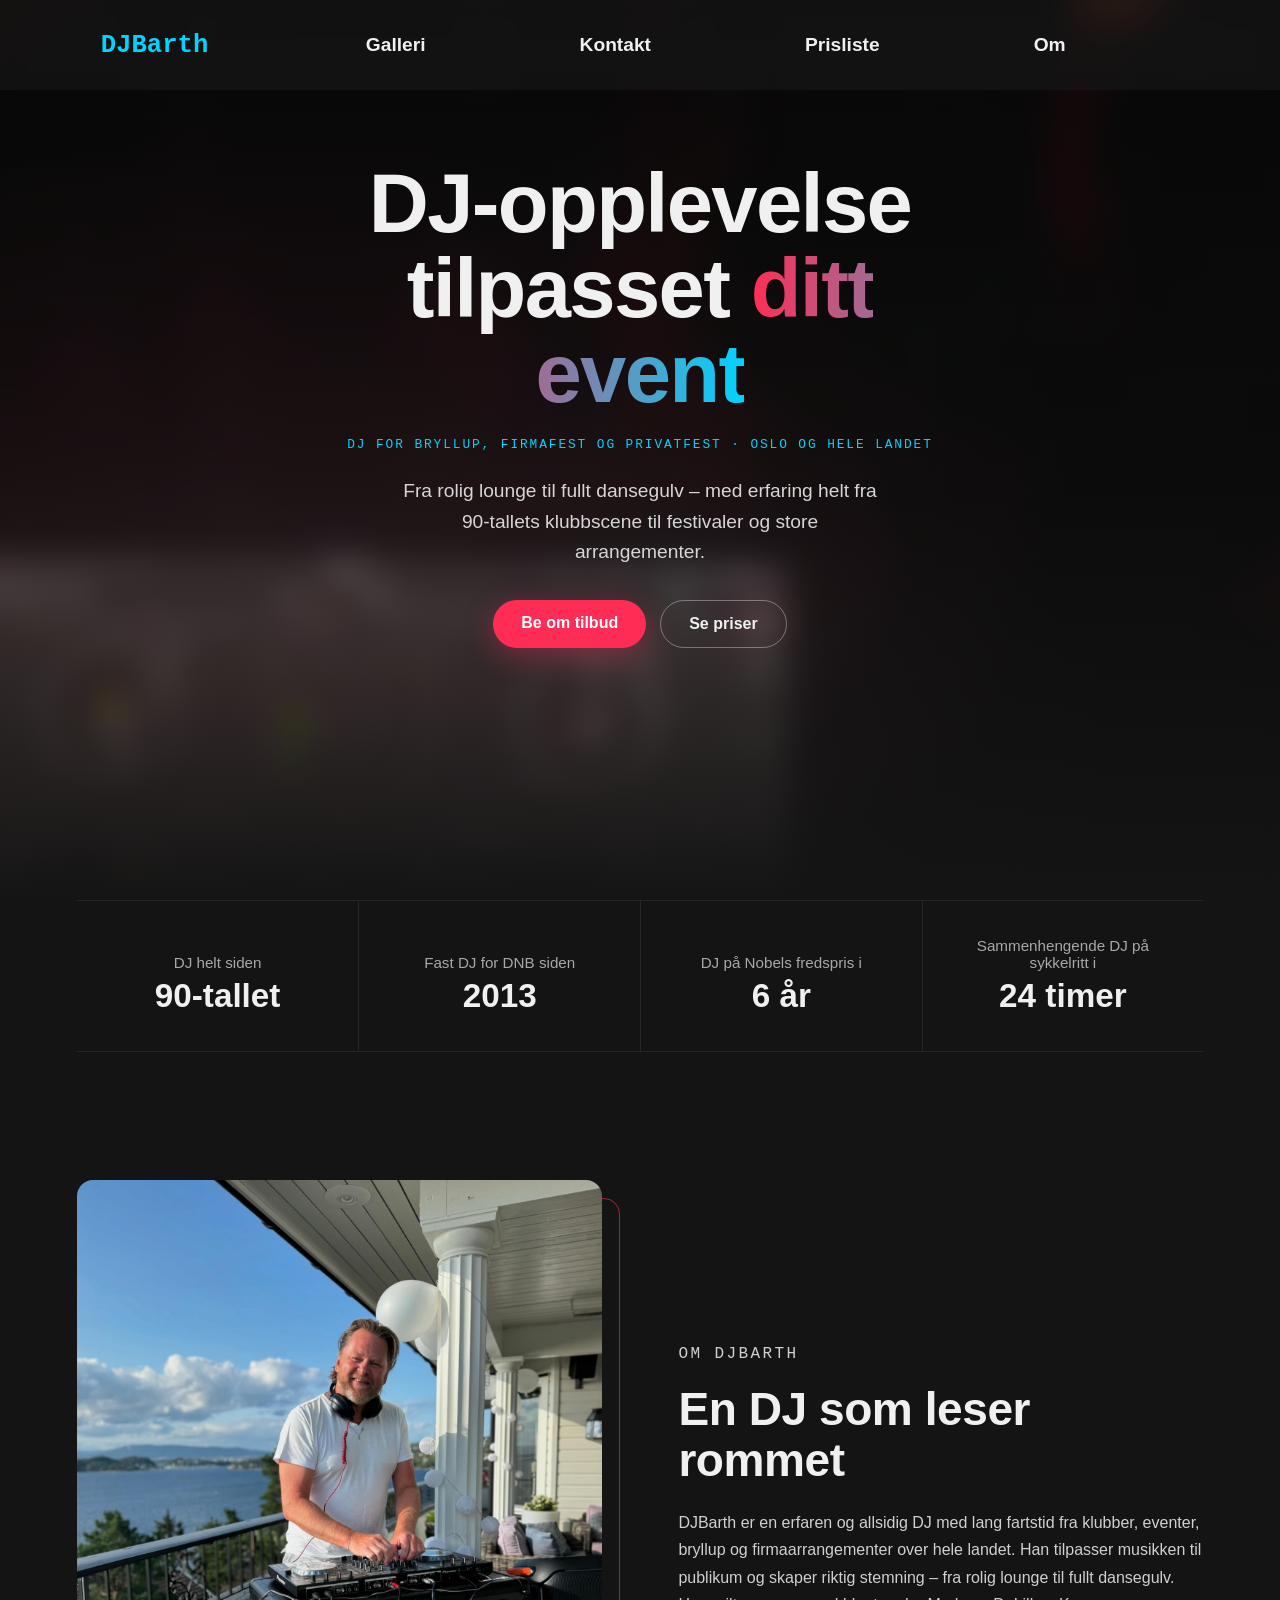
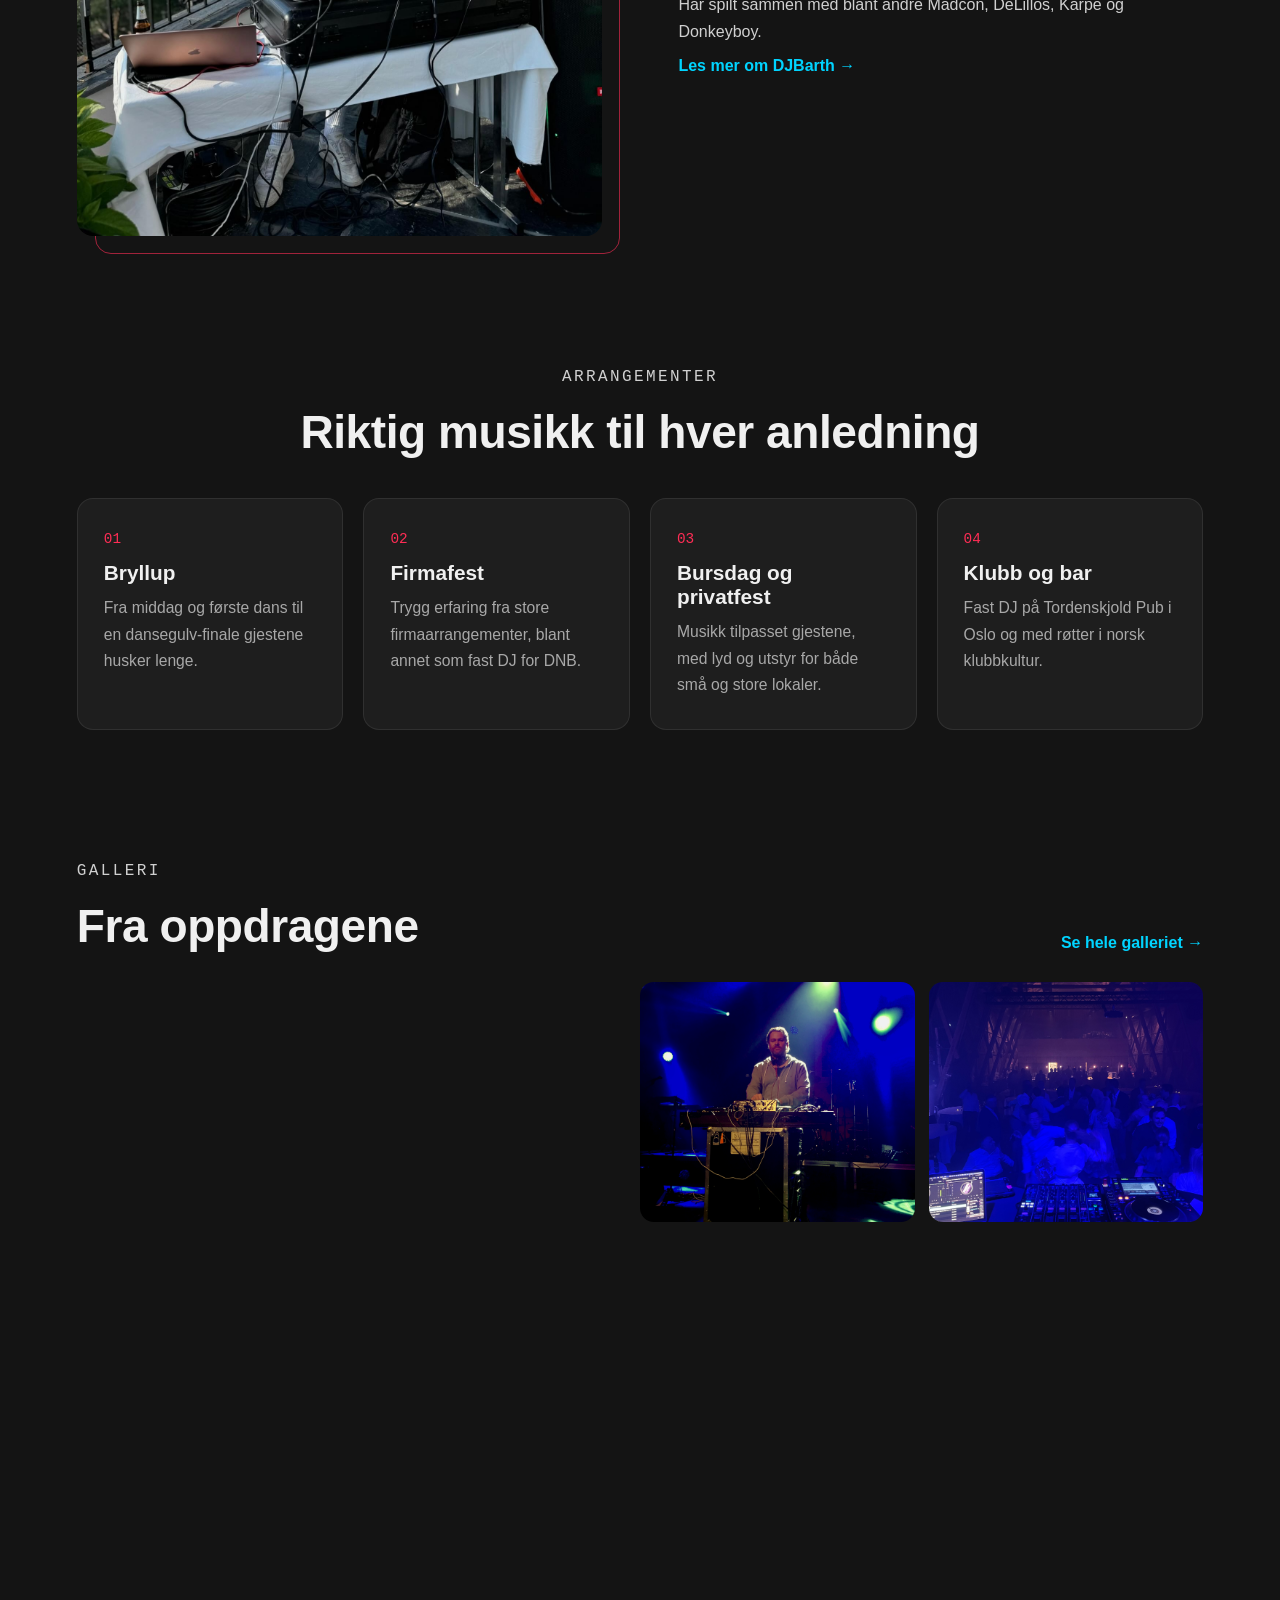
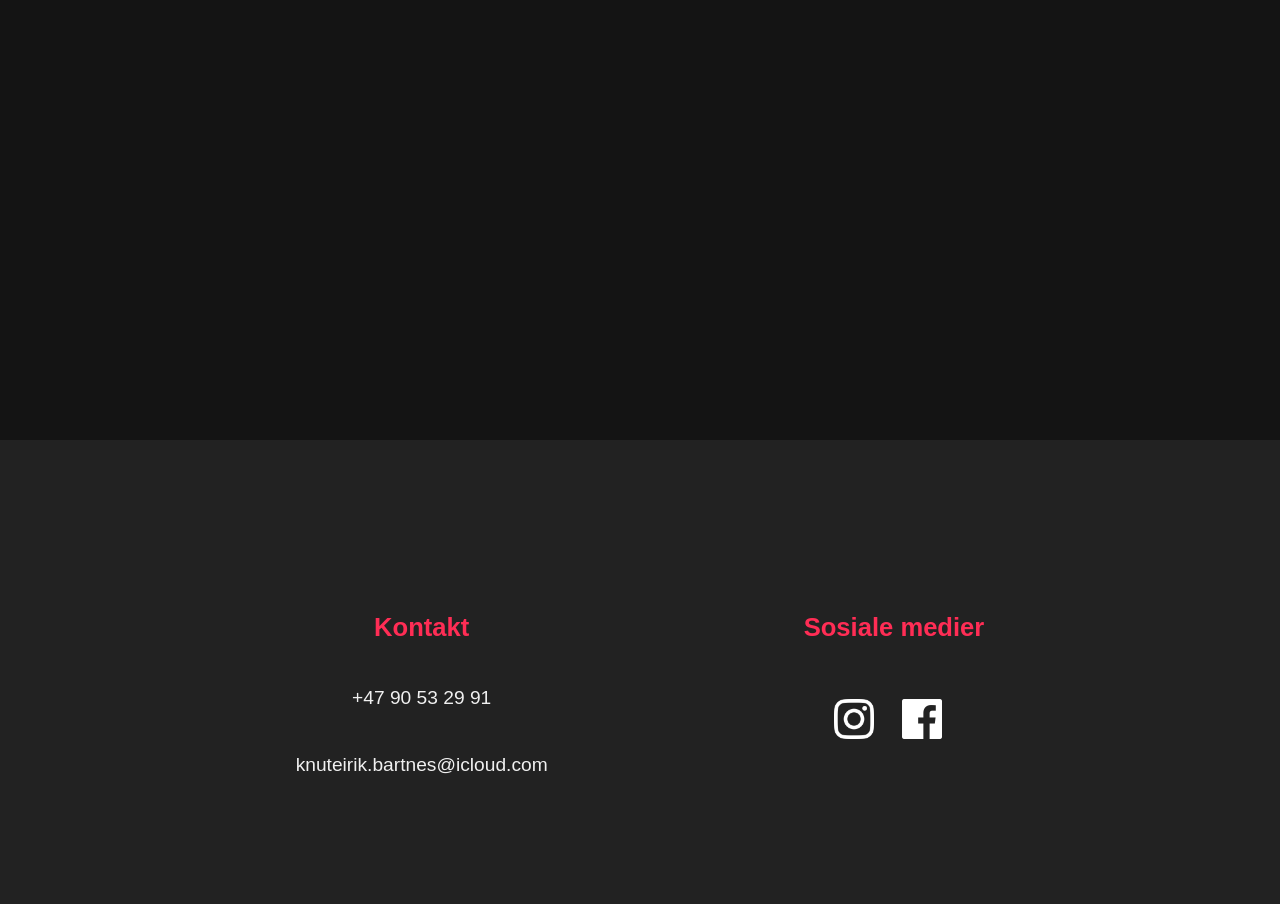
==== commit f01433f0: "Forside: uskarp video, midtstilt hero, etikett under tittel, innhold høyere opp Co-Authored-By: Clau" ====
--- a/index.html
+++ b/index.html
@@ -5,7 +5,7 @@
     <meta name="viewport" content="width=device-width, initial-scale=1.0">
     <title>DJBarth</title>
     <link rel="stylesheet" href="/CSS/Forside.css?v=10">
-    <link rel="stylesheet" href="/CSS/ForsideForslag.css?v=2">
+    <link rel="stylesheet" href="/CSS/ForsideForslag.css?v=4">
     <script src="/JS/Scrolleffekt.js"></script>
 </head>
 <body class="forslag">
@@ -97,8 +97,8 @@
     </script>
         <div class="heroToning"></div>
         <div class="heroInnhold">
+            <h1 class="heroTittel reveal">DJ-opplevelse tilpasset <span>ditt event</span></h1>
             <p class="heroEtikett reveal">DJ for bryllup, firmafest og privatfest · Oslo og hele landet</p>
-            <h1 class="heroTittel reveal">DJ-opplevelse tilpasset <span>ditt event</span></h1>
             <p class="heroIngress reveal">Fra rolig lounge til fullt dansegulv – med erfaring helt fra 90-tallets klubbscene til festivaler og store arrangementer.</p>
             <div class="knappeRad reveal">
                 <a class="knapp knappFylt" href="/kontakt/">Be om tilbud</a>
--- a/CSS/ForsideForslag.css
+++ b/CSS/ForsideForslag.css
@@ -8,13 +8,17 @@
     --bla: #00d4ff;
     --rosa: #ff2d55;
     --strek: rgba(255, 255, 255, 0.08);
-    background: var(--bakgrunn);
+    /* Safari farger bunnlinja/overscroll etter body sin background-color,
+       så den settes til footerfargen. Selve flaten males mørk med et bakgrunnsbilde. */
+    background-color: #222222;
+    background-image: linear-gradient(var(--bakgrunn), var(--bakgrunn));
     color: var(--tekst);
     font-family: 'Segoe UI', Tahoma, Geneva, Verdana, sans-serif;
 }
 
+/* Fyll området under footeren med footerfargen, mørk bakgrunn øverst */
 html:has(.forslag) {
-    background-color: #141414;
+    background: linear-gradient(#141414, #141414) top / 100% 50% no-repeat, #222222;
     scroll-behavior: smooth;
 }
 
@@ -36,6 +40,9 @@
     height: 100%;
     object-fit: cover;
     pointer-events: none;
+    /* Uskarp video så ansikter ikke kjennes igjen. Skaleres litt opp så kantene ikke blir lyse. */
+    filter: blur(14px);
+    transform: scale(1.1);
 }
 
 .heroToning {
@@ -50,7 +57,26 @@
     position: relative;
     width: min(1200px, 88%);
     margin: 0 auto;
-    padding-bottom: 14vh;
+    padding-bottom: 28vh;
+    text-align: center;
+}
+
+.heroInnhold .heroEtikett {
+    margin: 20px 0 0;
+}
+
+.heroInnhold .heroTittel {
+    margin-left: auto;
+    margin-right: auto;
+}
+
+.heroInnhold .heroIngress {
+    margin-left: auto;
+    margin-right: auto;
+}
+
+.heroInnhold .knappeRad {
+    justify-content: center;
 }
 
 .heroEtikett,
@@ -355,7 +381,7 @@
 /* ---------- Mobil ---------- */
 @media (max-width: 700px) {
     .heroInnhold {
-        padding-bottom: 16vh;
+        padding-bottom: 24vh;
     }
 
     .heroEtikett {
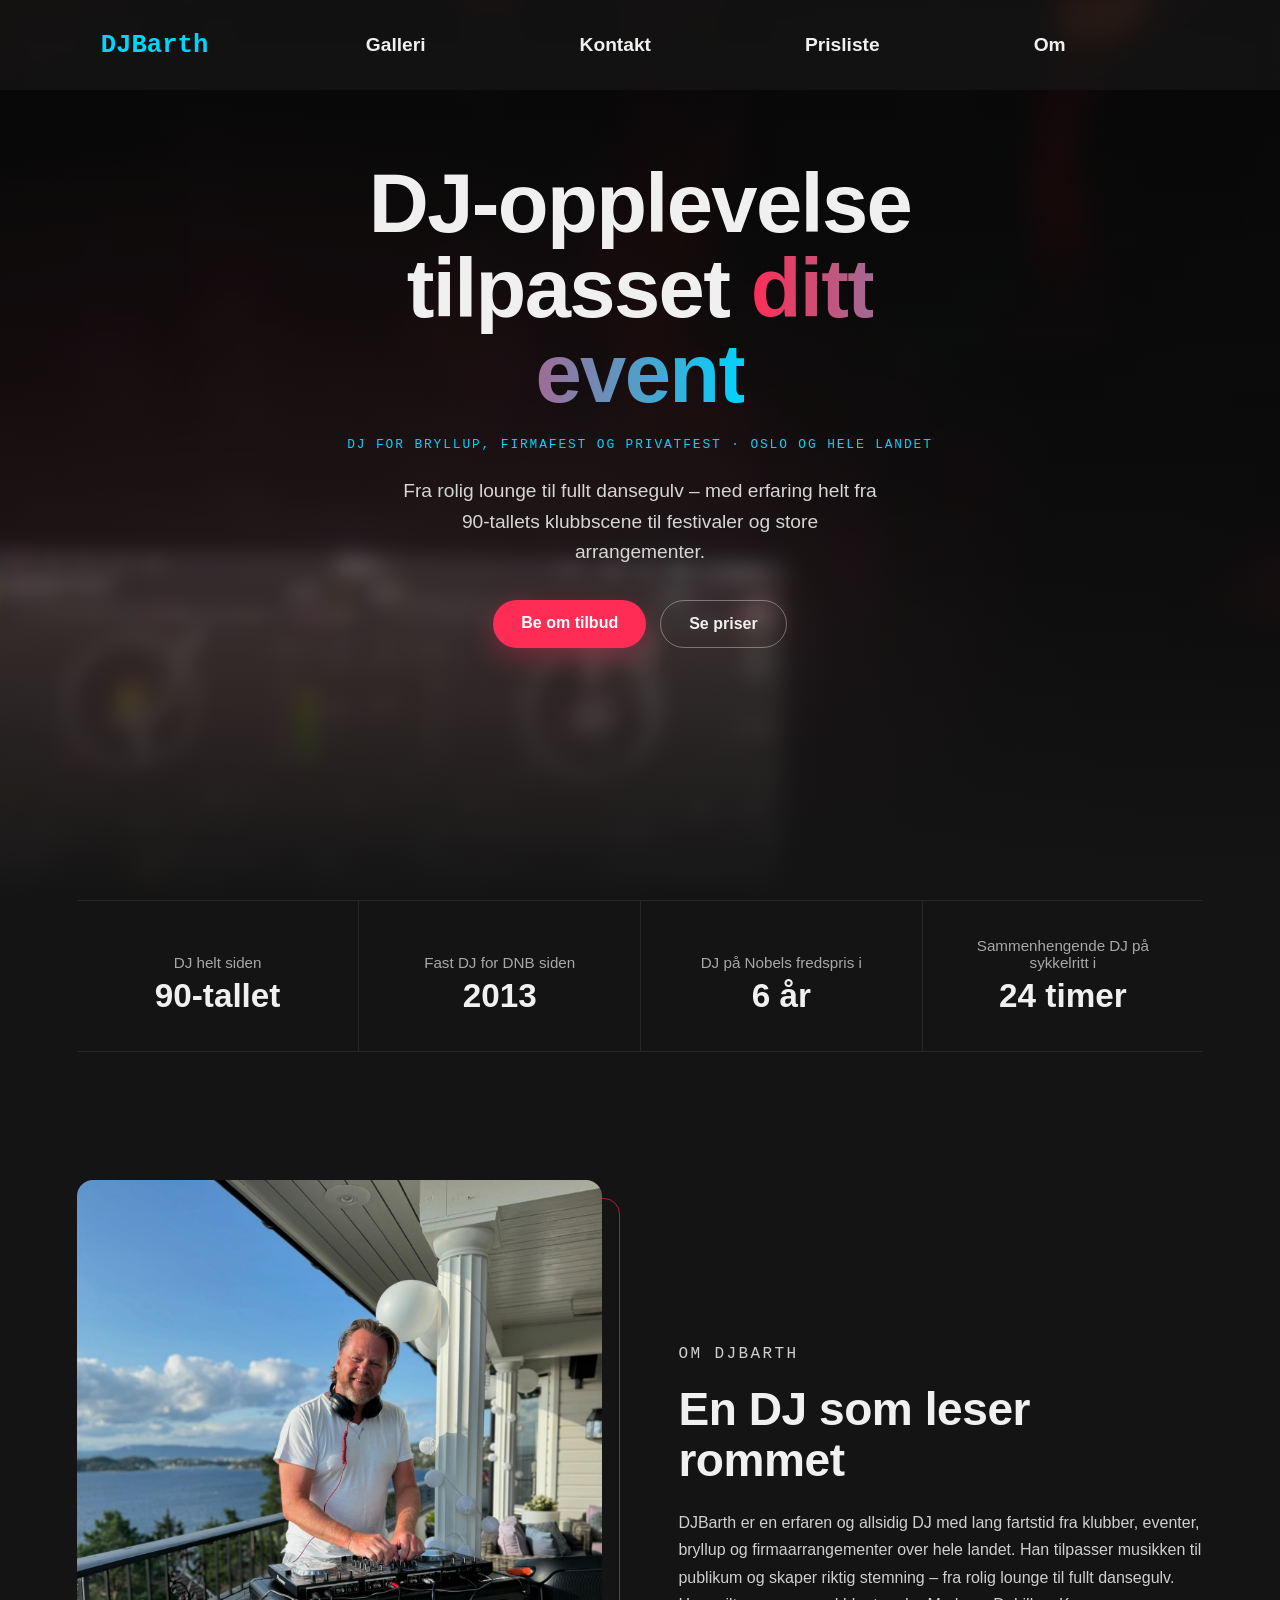
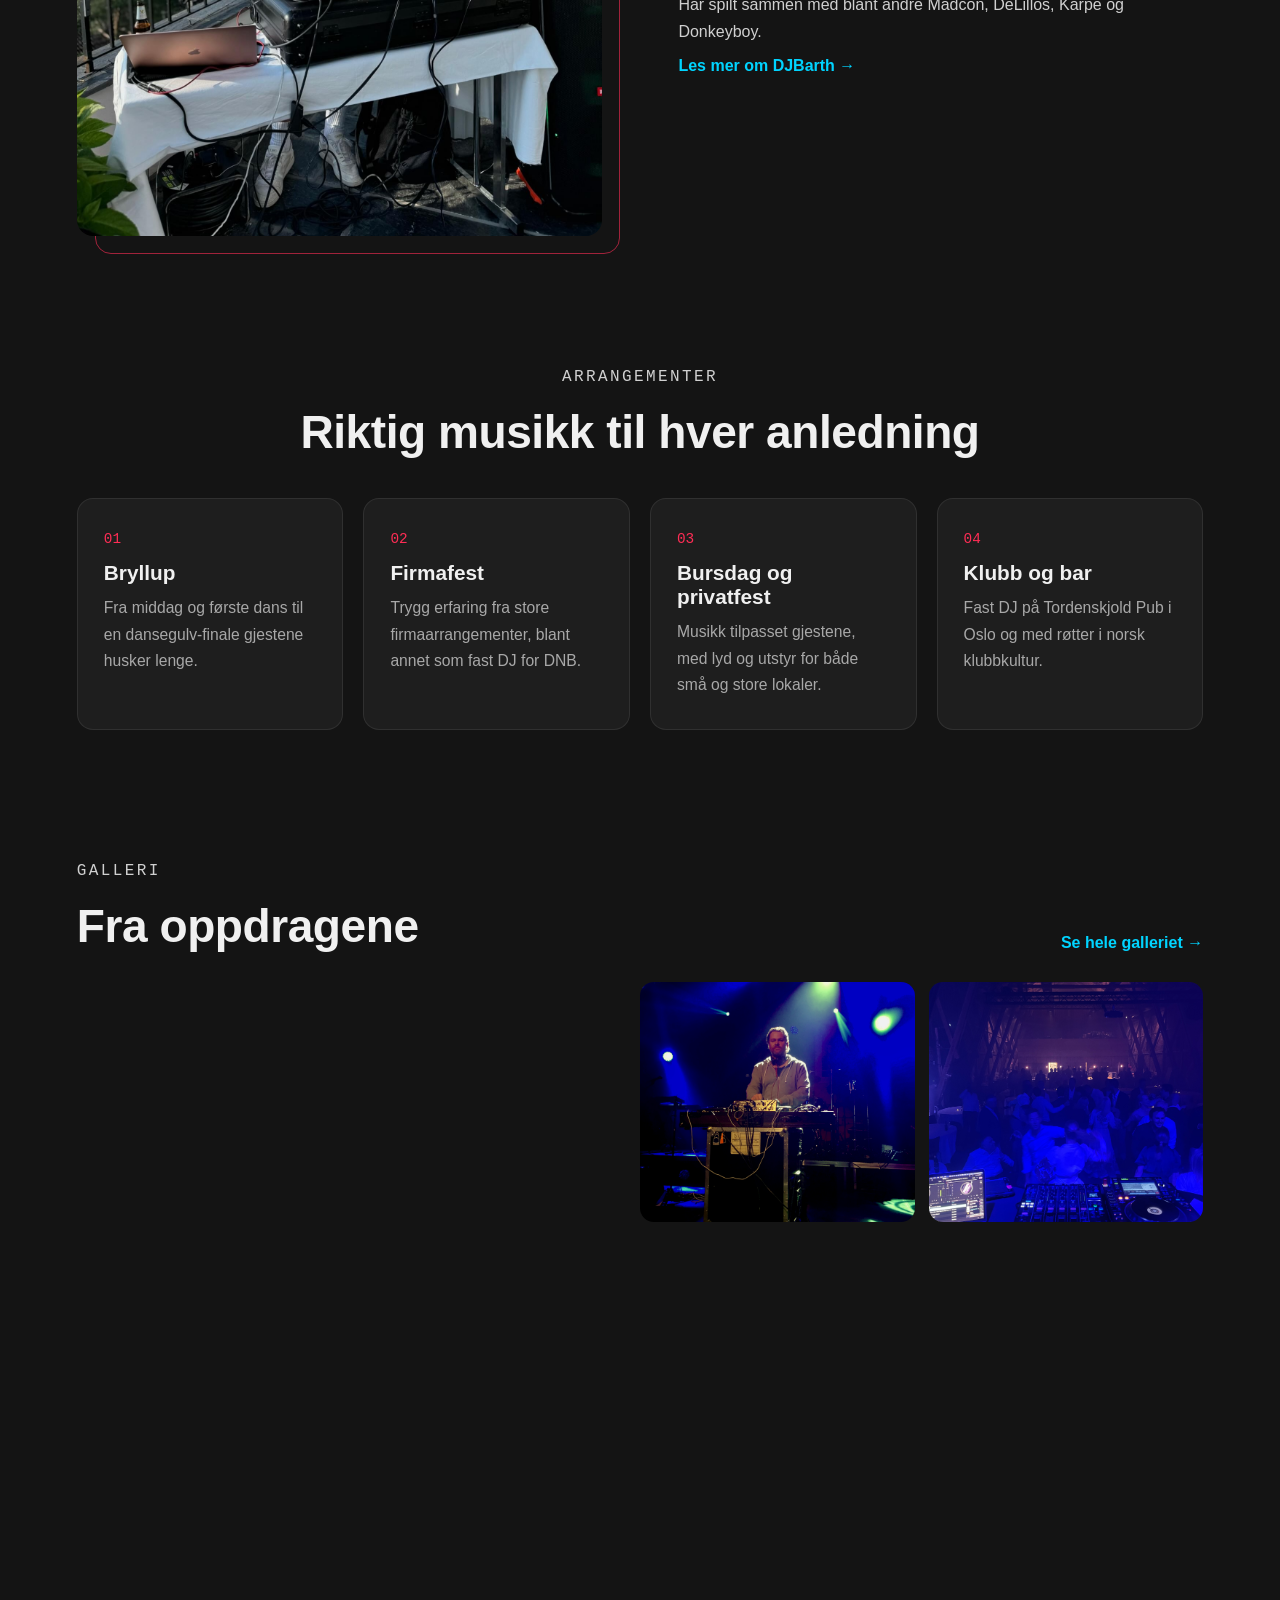
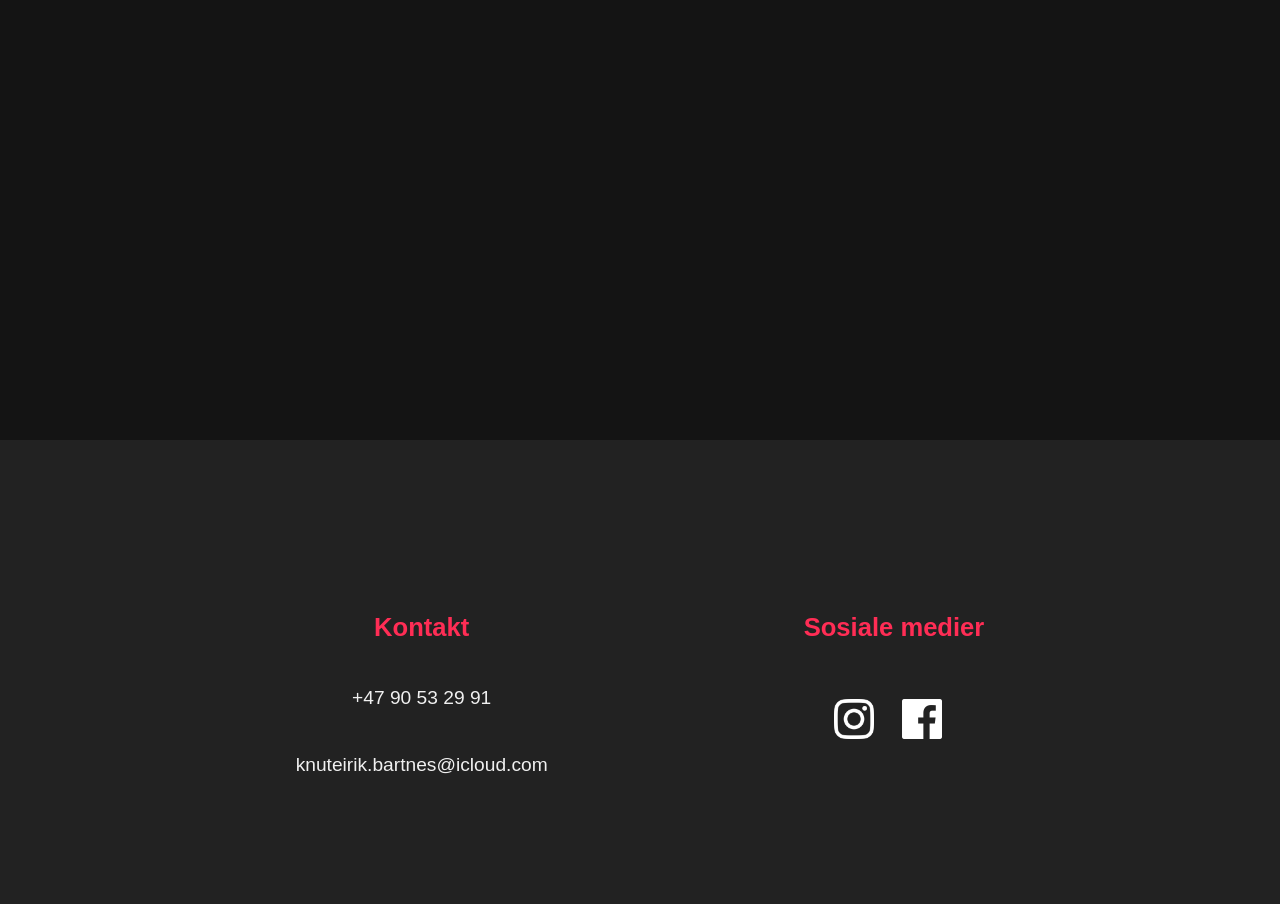
==== commit d86666bf: "Forside: litt mindre uskarp video Co-Authored-By: Claude Opus 5.5 <noreply@anthropic.com> Claude-Ses" ====
--- a/index.html
+++ b/index.html
@@ -5,7 +5,7 @@
     <meta name="viewport" content="width=device-width, initial-scale=1.0">
     <title>DJBarth</title>
     <link rel="stylesheet" href="/CSS/Forside.css?v=10">
-    <link rel="stylesheet" href="/CSS/ForsideForslag.css?v=4">
+    <link rel="stylesheet" href="/CSS/ForsideForslag.css?v=5">
     <script src="/JS/Scrolleffekt.js"></script>
 </head>
 <body class="forslag">
--- a/CSS/ForsideForslag.css
+++ b/CSS/ForsideForslag.css
@@ -41,8 +41,8 @@
     object-fit: cover;
     pointer-events: none;
     /* Uskarp video så ansikter ikke kjennes igjen. Skaleres litt opp så kantene ikke blir lyse. */
-    filter: blur(14px);
-    transform: scale(1.1);
+    filter: blur(9px);
+    transform: scale(1.06);
 }
 
 .heroToning {
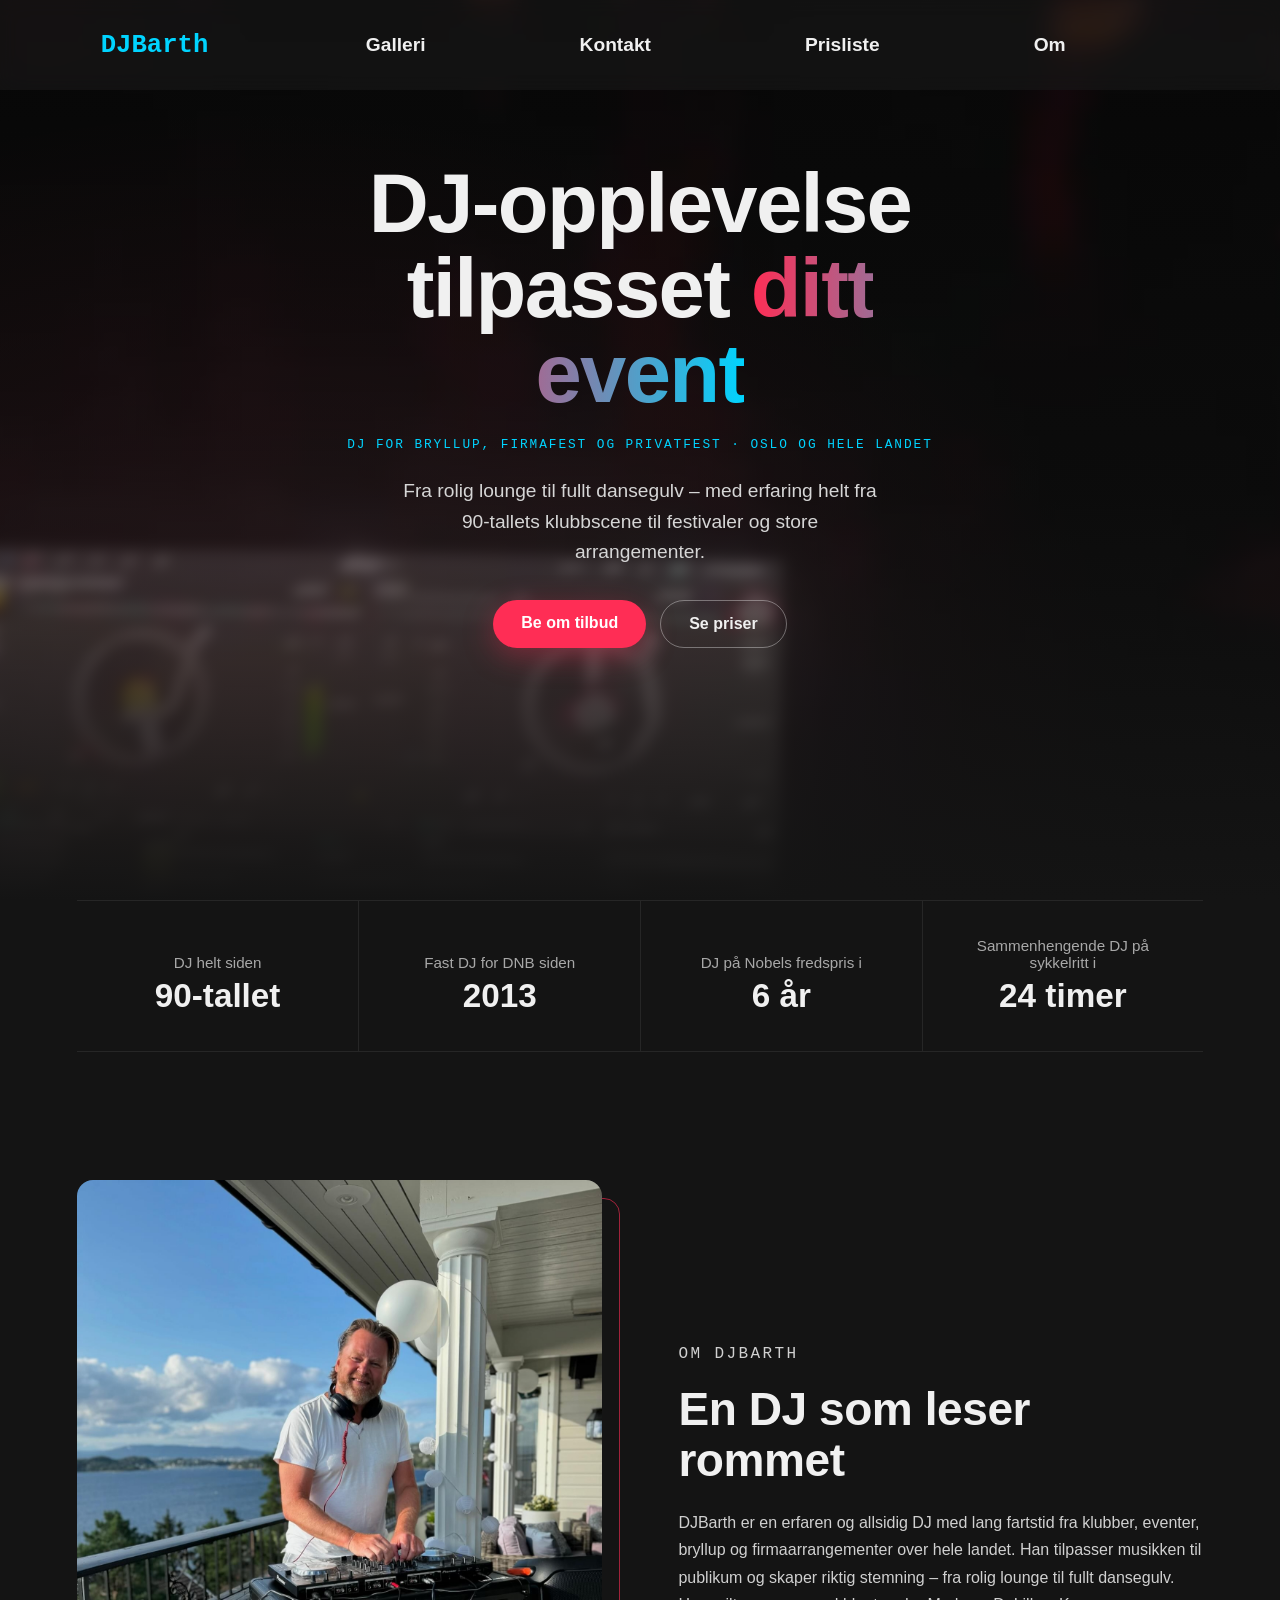
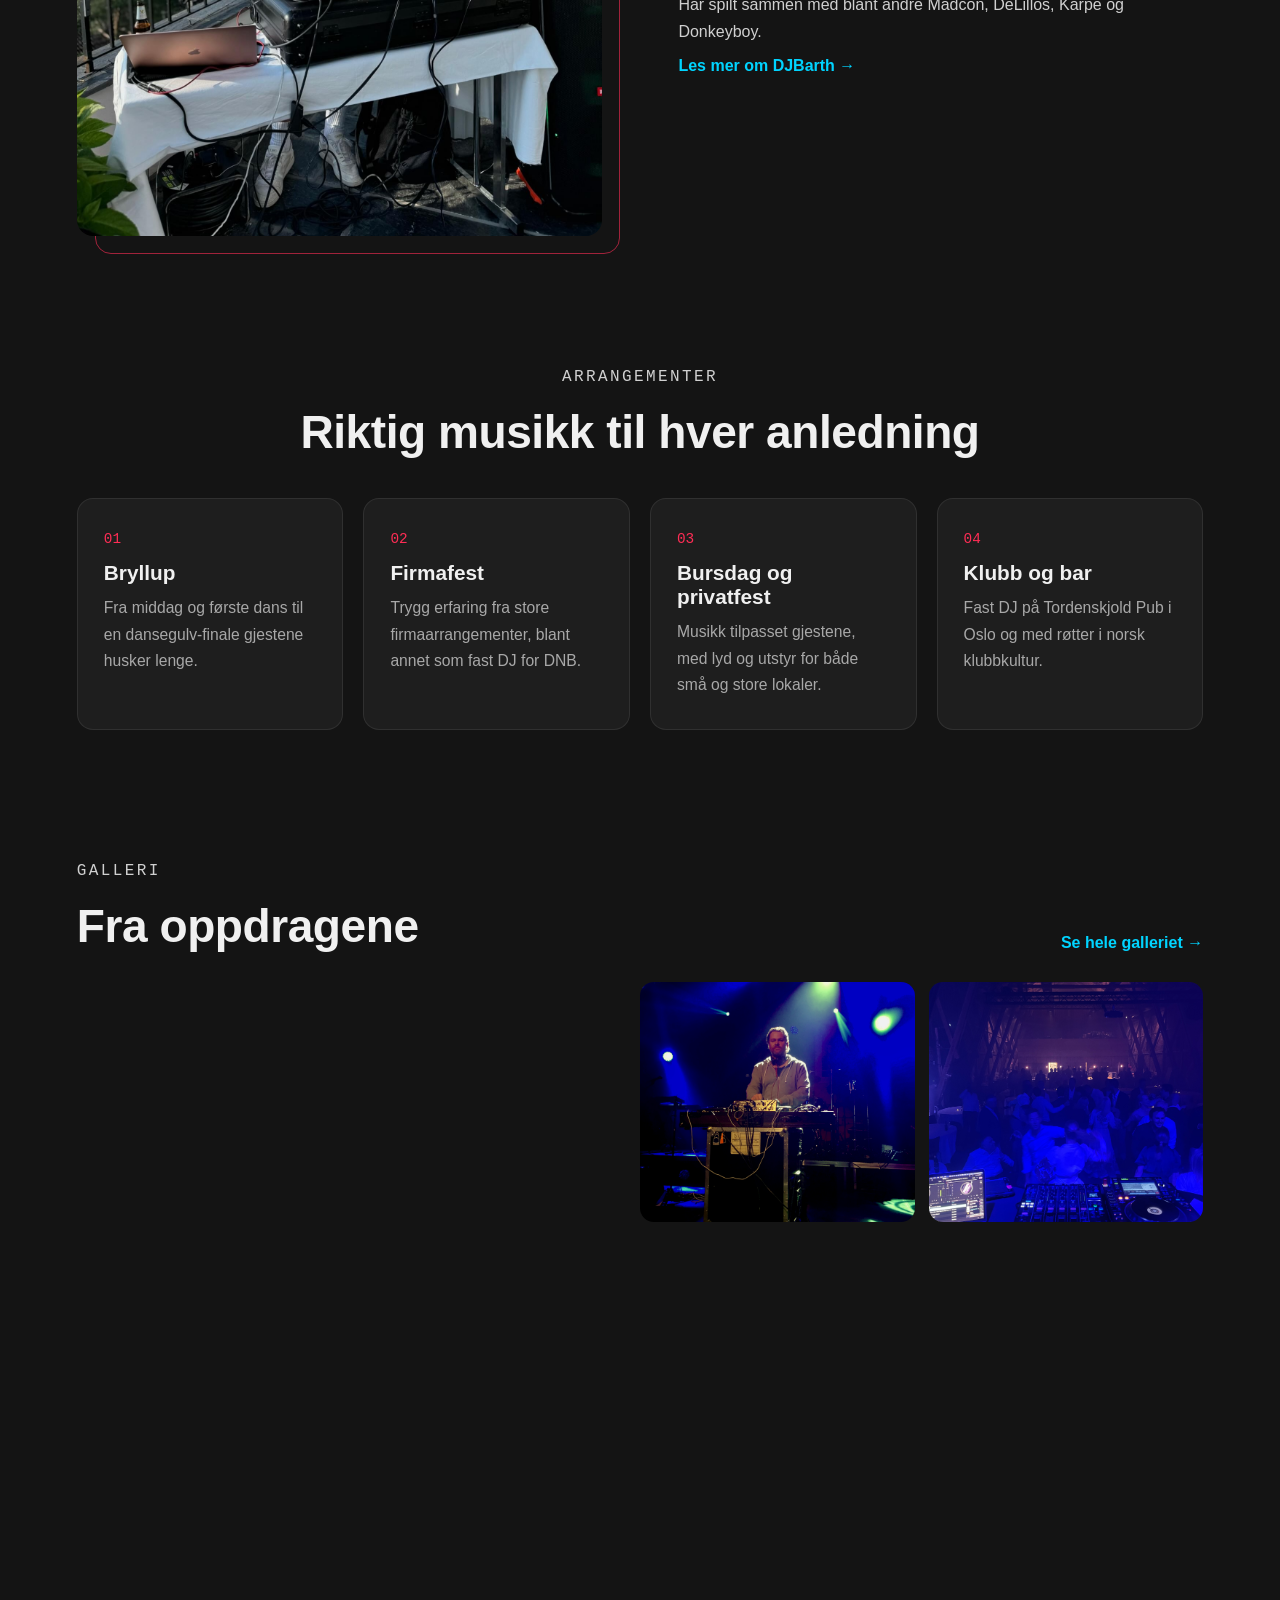
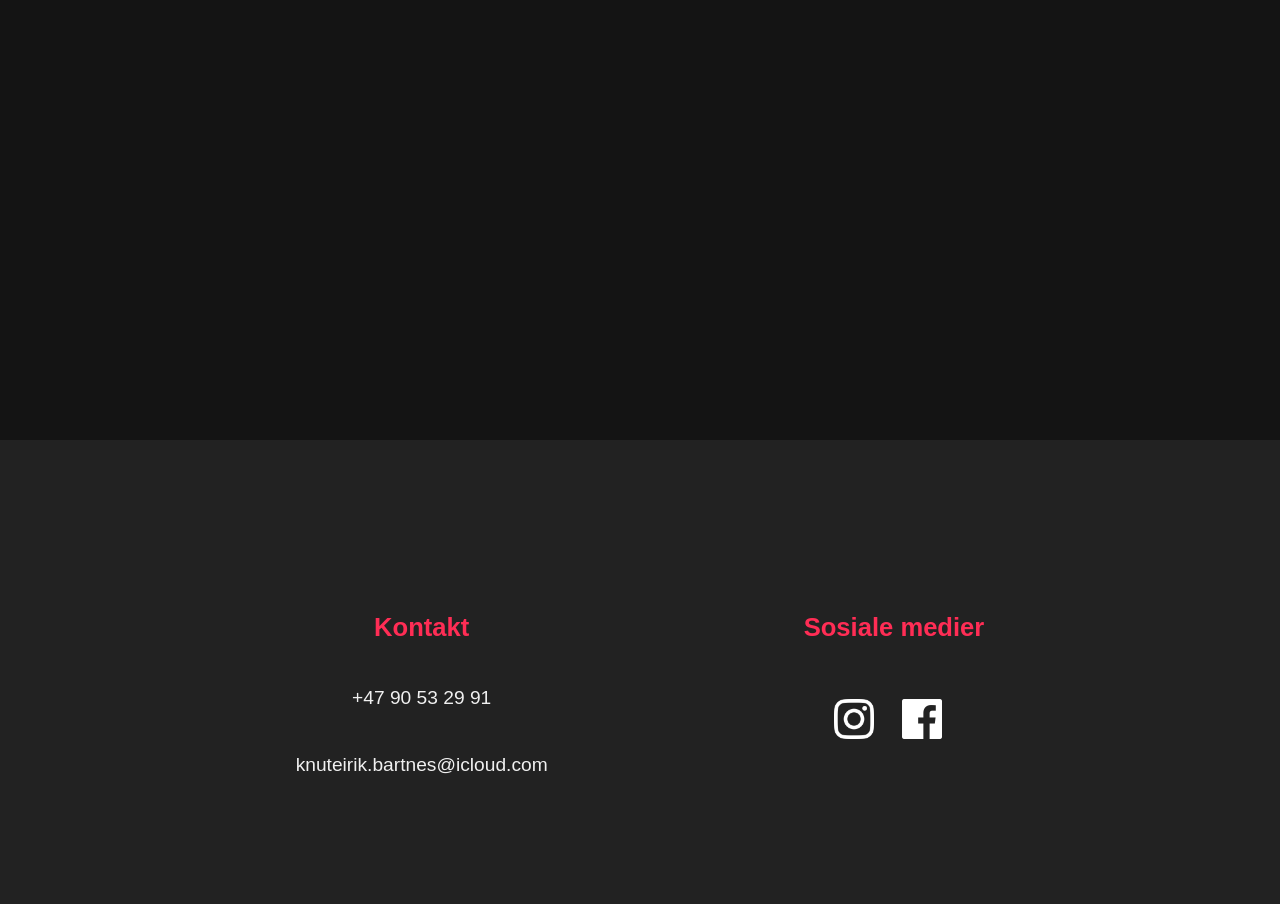
==== commit c4d1d3f8: "Forside: enda litt tydeligere video Co-Authored-By: Claude Opus 5.5 <noreply@anthropic.com> Claude-S" ====
--- a/index.html
+++ b/index.html
@@ -5,7 +5,7 @@
     <meta name="viewport" content="width=device-width, initial-scale=1.0">
     <title>DJBarth</title>
     <link rel="stylesheet" href="/CSS/Forside.css?v=10">
-    <link rel="stylesheet" href="/CSS/ForsideForslag.css?v=5">
+    <link rel="stylesheet" href="/CSS/ForsideForslag.css?v=6">
     <script src="/JS/Scrolleffekt.js"></script>
 </head>
 <body class="forslag">
--- a/CSS/ForsideForslag.css
+++ b/CSS/ForsideForslag.css
@@ -41,8 +41,8 @@
     object-fit: cover;
     pointer-events: none;
     /* Uskarp video så ansikter ikke kjennes igjen. Skaleres litt opp så kantene ikke blir lyse. */
-    filter: blur(9px);
-    transform: scale(1.06);
+    filter: blur(6px);
+    transform: scale(1.04);
 }
 
 .heroToning {
